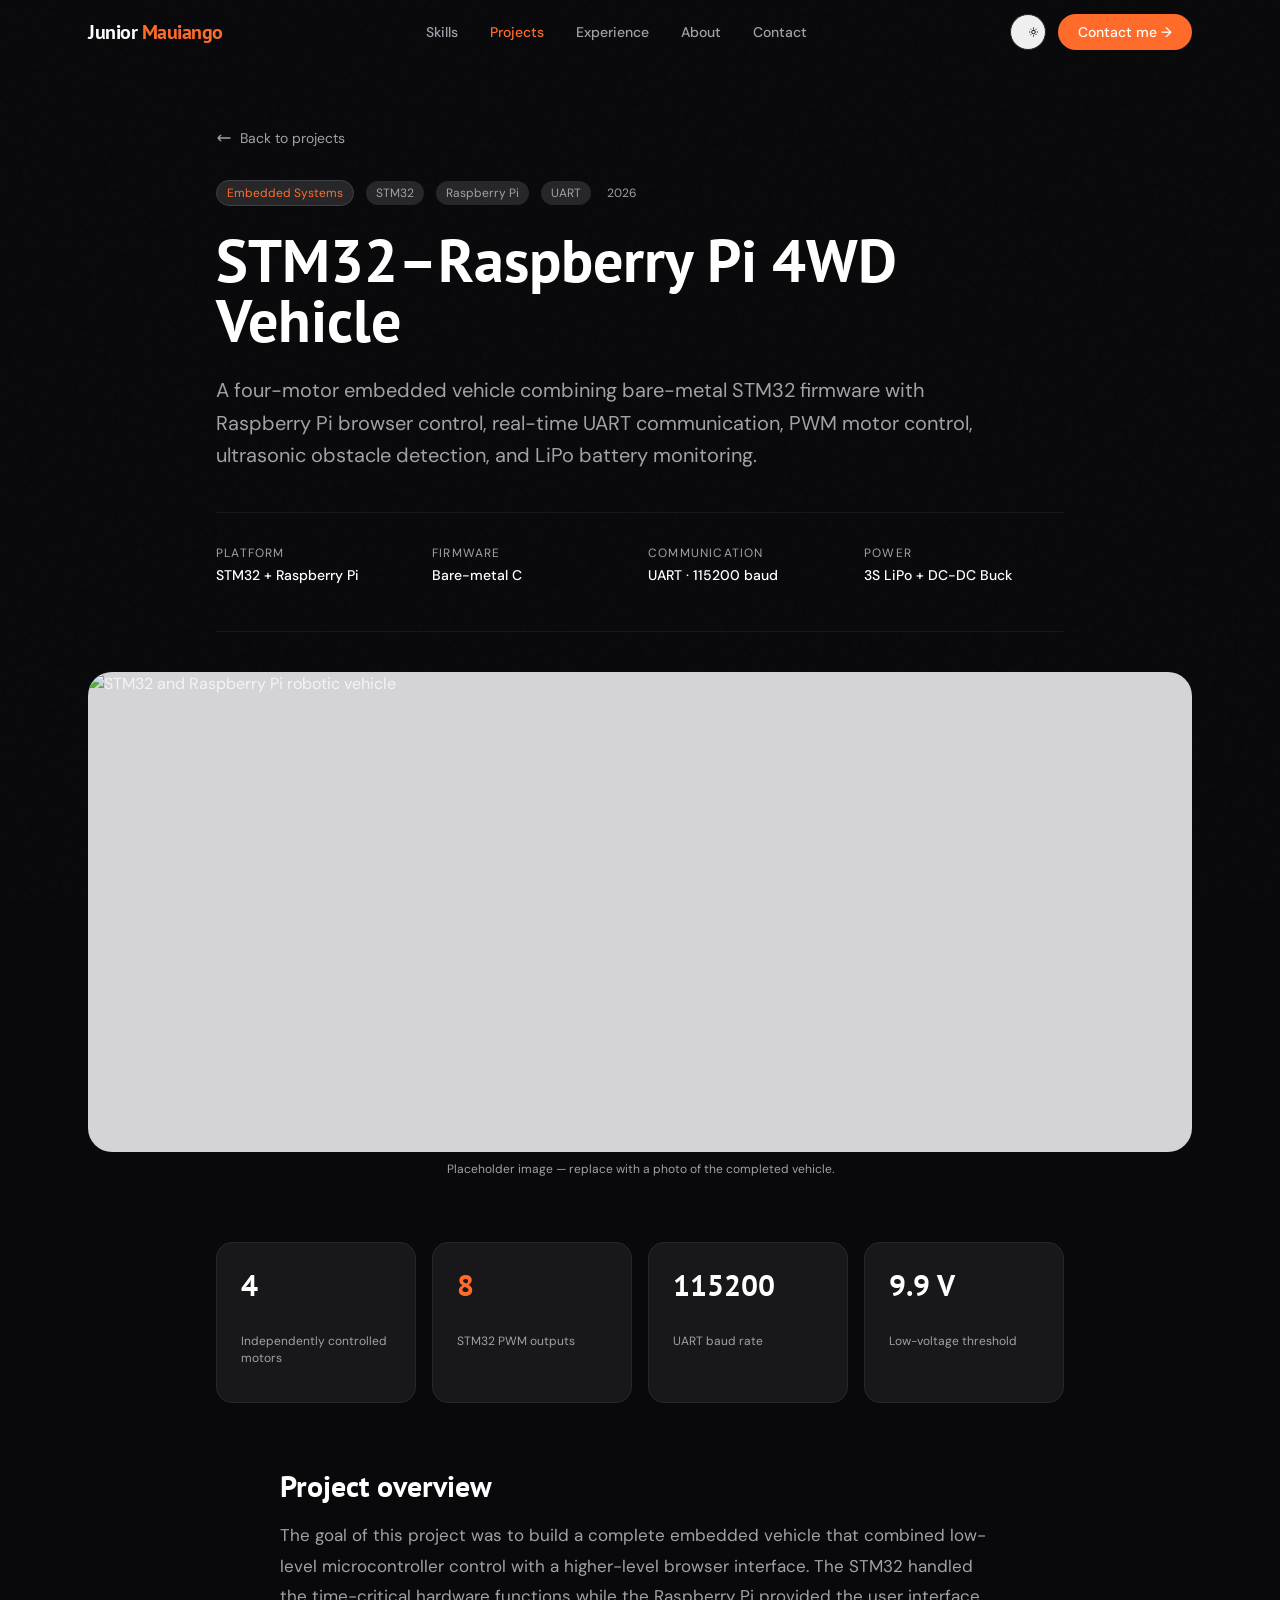
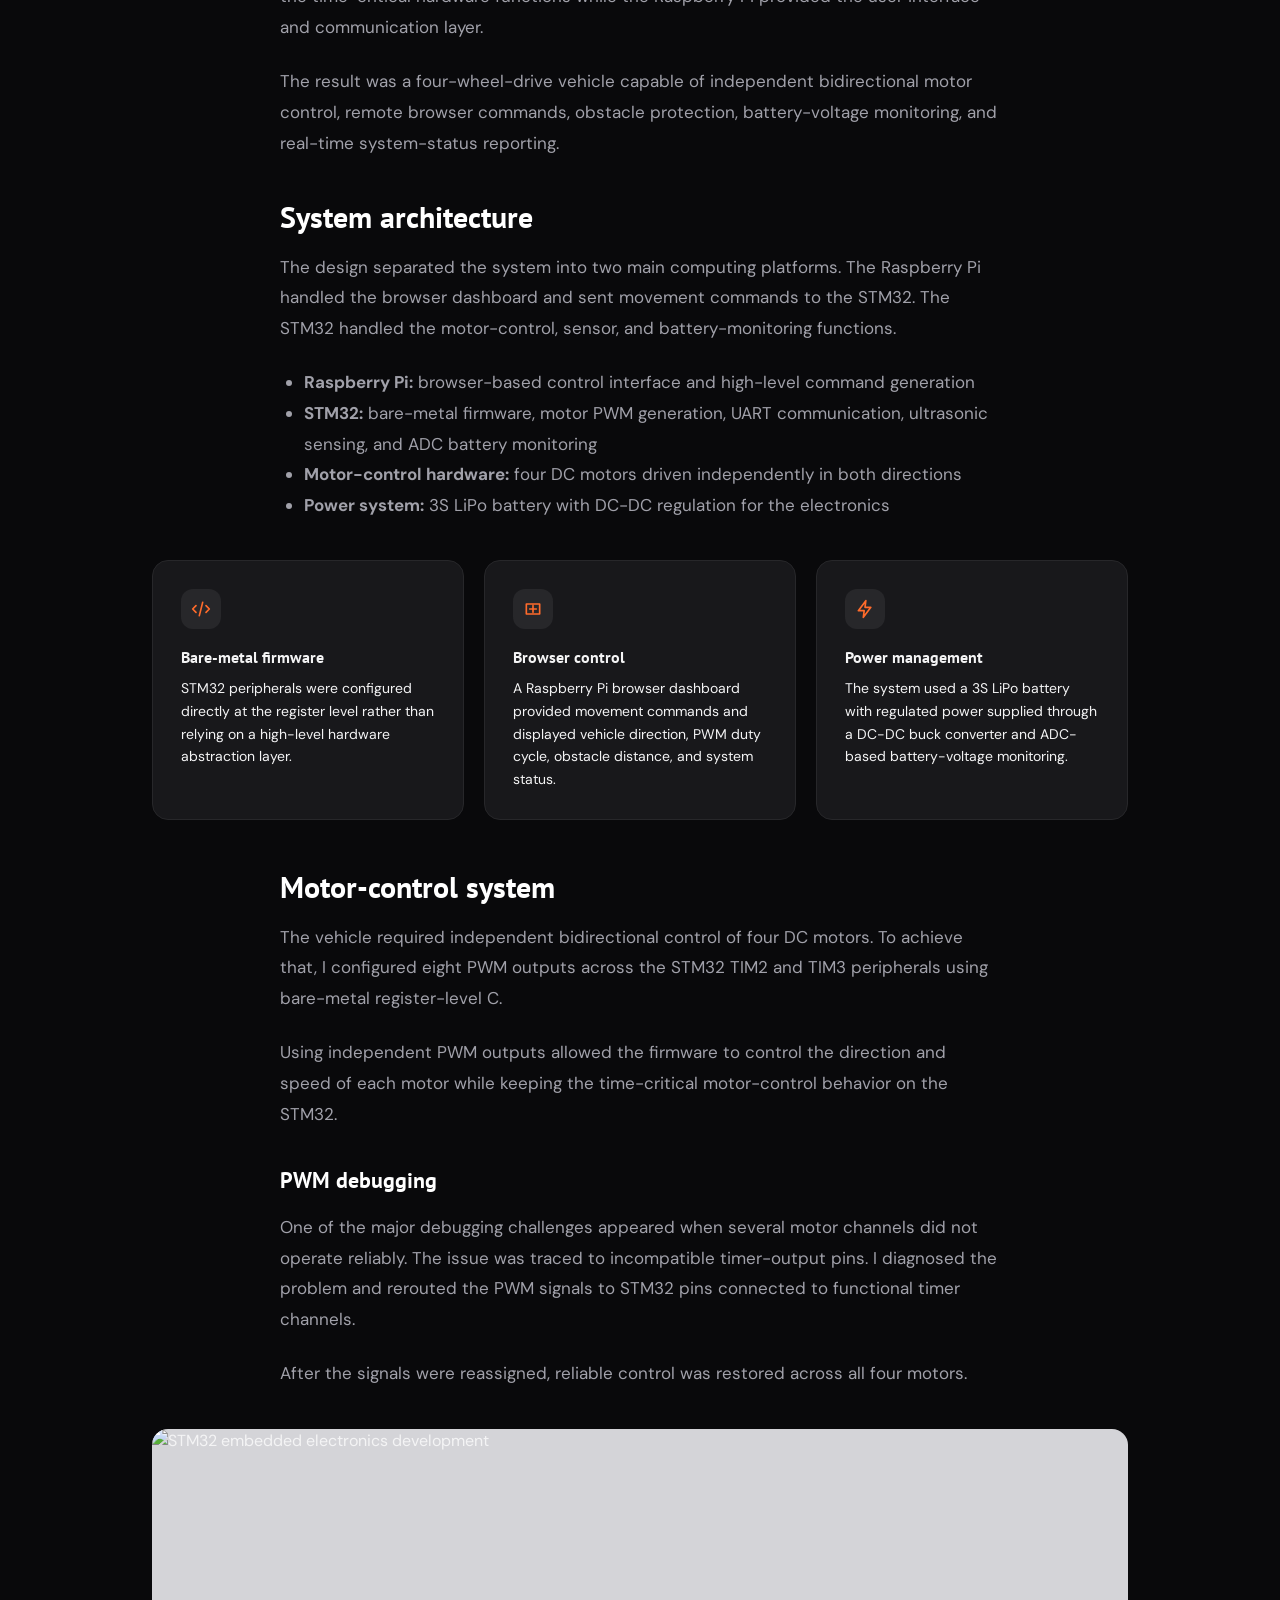
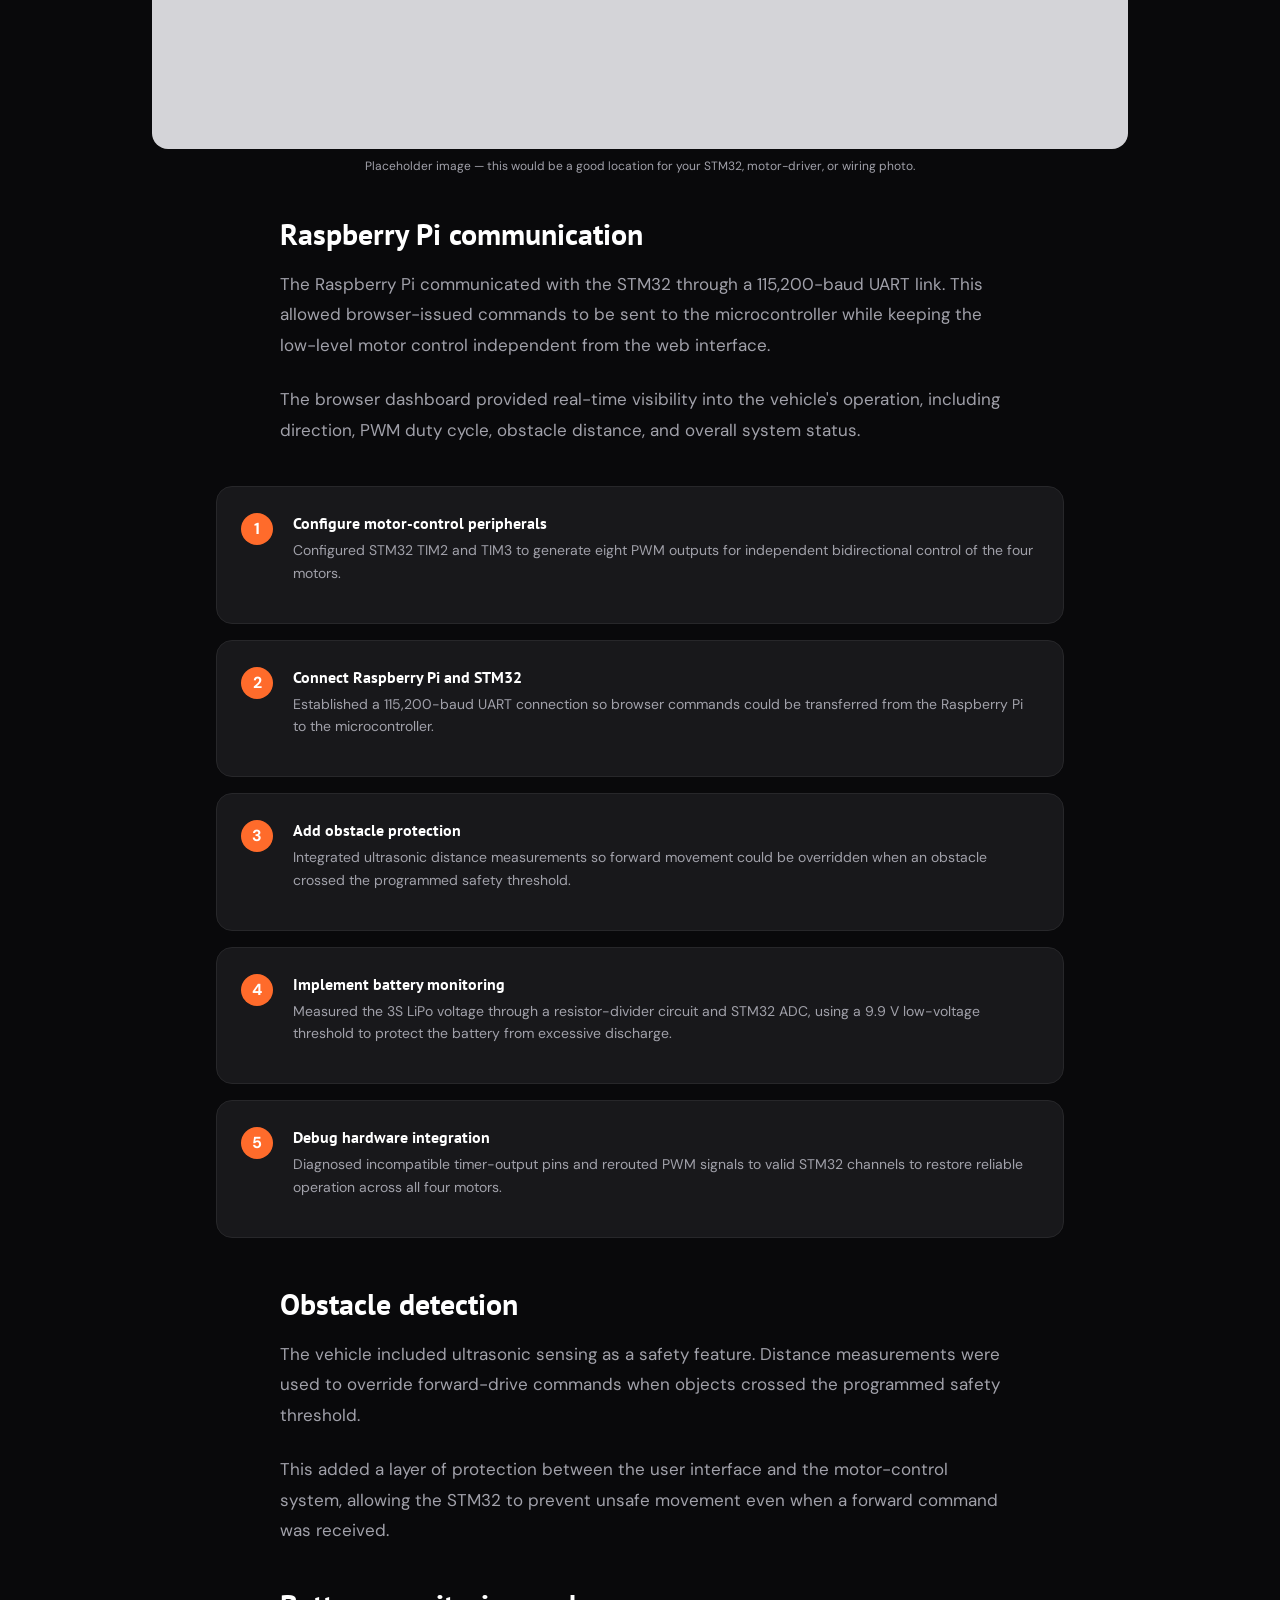
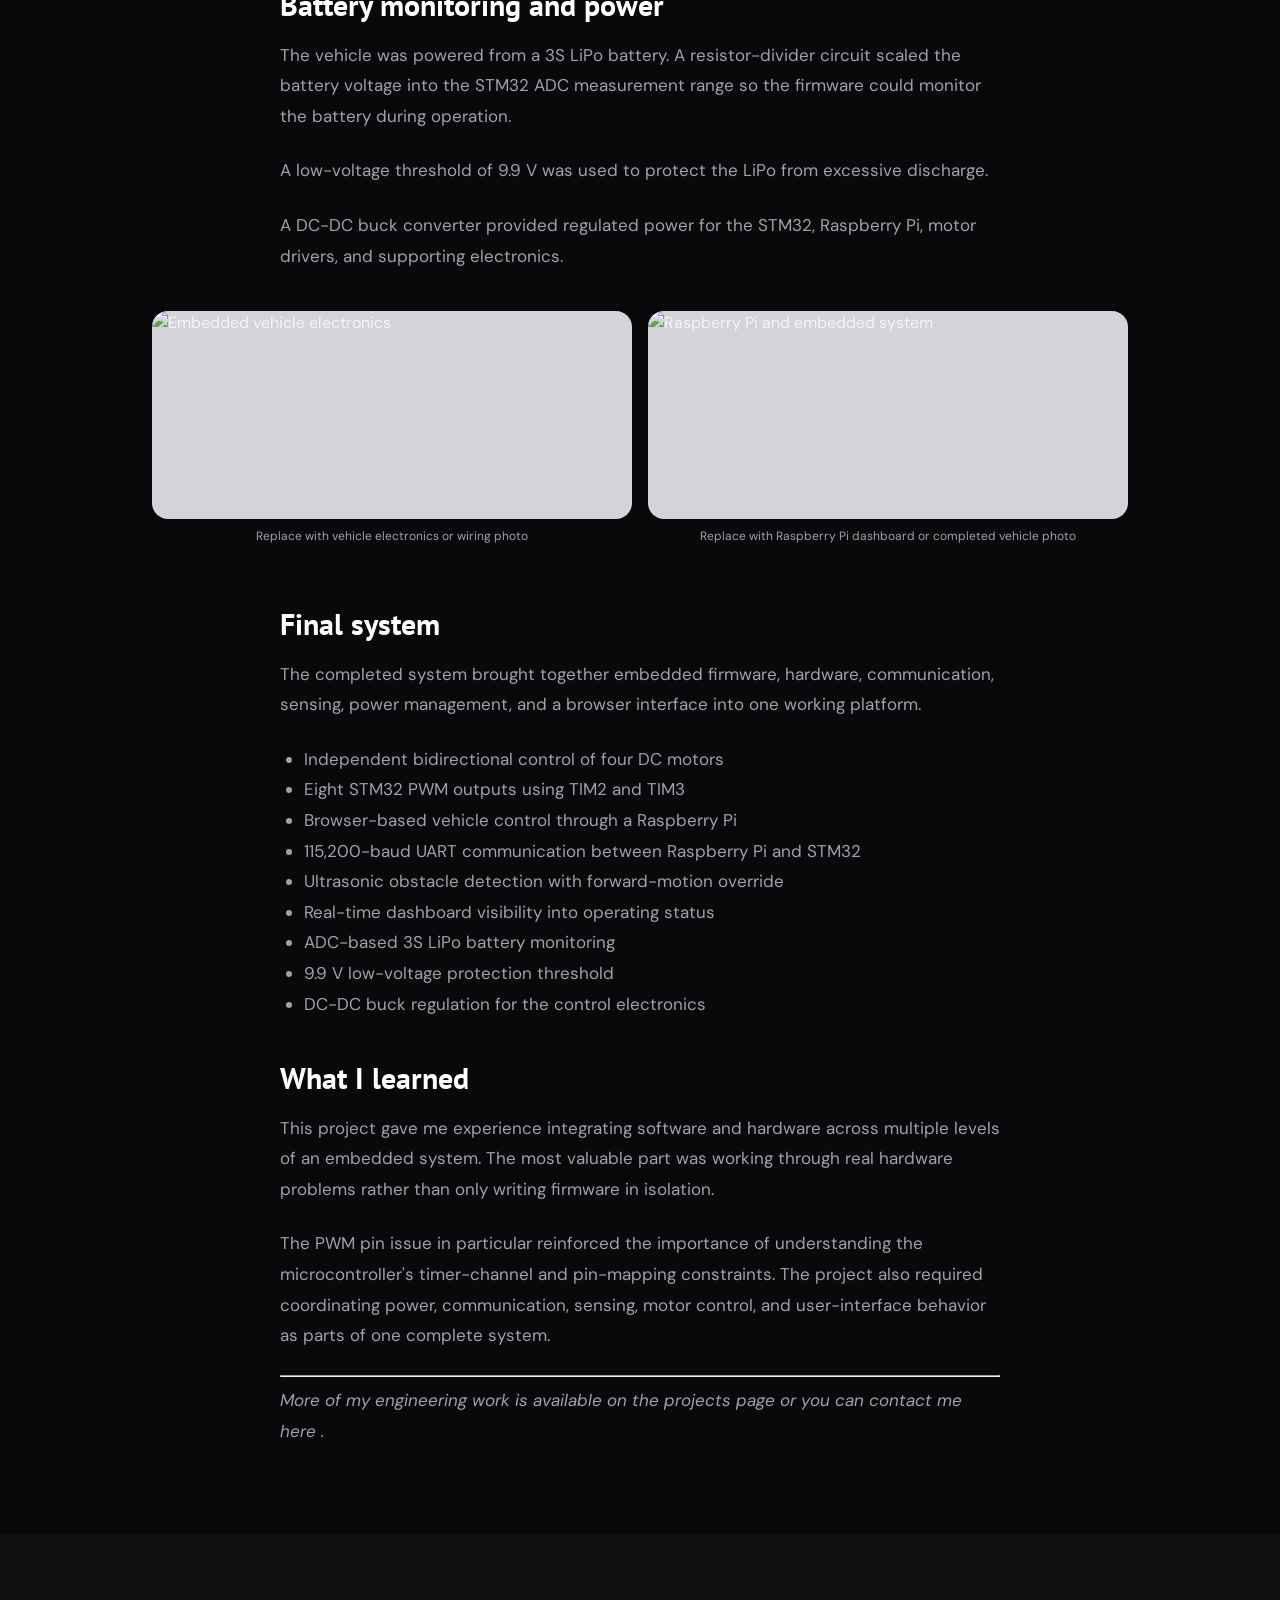
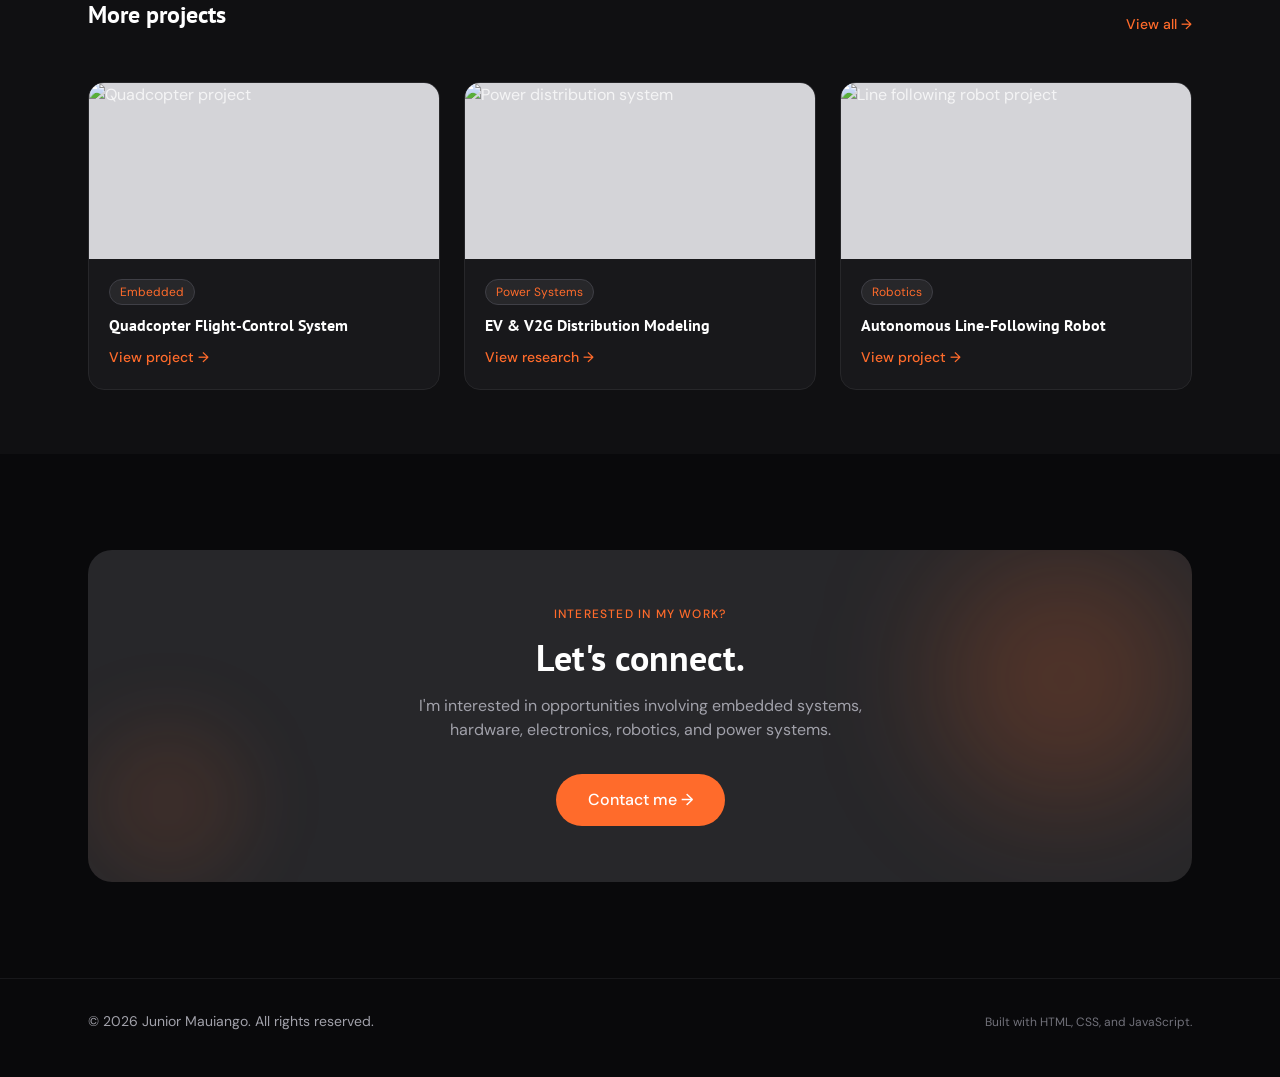
==== car-project.html @ 82cc6c95 "website updates" ====
<!DOCTYPE html>

<html class="scroll-smooth dark" lang="en">

<head>

<meta charset="utf-8"/>

<meta content="width=device-width, initial-scale=1.0" name="viewport"/>

<meta
  content="Case study of Junior Mauiango's STM32–Raspberry Pi 4WD vehicle featuring bare-metal STM32 firmware, UART communication, PWM motor control, ultrasonic sensing, battery monitoring, and Raspberry Pi browser control."
  name="description"
/>

<meta content="Junior Mauiango" name="author"/>

<meta
  content="STM32–Raspberry Pi 4WD Vehicle — Engineering Case Study"
  property="og:title"
/>

<meta content="article" property="og:type"/>

<title>STM32–Raspberry Pi 4WD Vehicle — Junior Mauiango</title>


<link href="https://fonts.googleapis.com" rel="preconnect"/>

<link
  crossorigin=""
  href="https://fonts.gstatic.com"
  rel="preconnect"
/>

<link
  href="https://fonts.googleapis.com/css2?family=PT+Sans:ital,wght@0,400;0,700;1,400&family=DM+Sans:ital,opsz,wght@0,9..40,300;0,9..40,400;0,9..40,500&display=swap"
  rel="stylesheet"
/>

<link href="style.css" rel="stylesheet"/>


<script>

try {

  const savedTheme = localStorage.getItem("theme");

  if (savedTheme !== "light") {
    document.documentElement.classList.add("dark");
  } else {
    document.documentElement.classList.remove("dark");
  }

} catch (error) {

  document.documentElement.classList.add("dark");

}

</script>

</head>


<body class="bg-white dark:bg-zinc-950 text-zinc-900 dark:text-zinc-100 font-body antialiased">


<div
  aria-label="Reading progress"
  aria-valuemax="100"
  aria-valuemin="0"
  class="progress-bar"
  role="progressbar"
></div>


<!-- ═══════════════════════════════════════
     NAVIGATION
═══════════════════════════════════════ -->

<header class="fixed top-0.5 left-0 right-0 z-50 transition-all duration-300">


<nav
  aria-label="Main navigation"
  class="max-w-6xl mx-auto px-6 h-16 flex items-center justify-between"
>


<a
  class="font-display font-bold text-xl tracking-tight z-10"
  href="index.html"
>

<span class="text-zinc-900 dark:text-white">
Junior
</span>

<span class="text-accent">
Mauiango
</span>

</a>


<ul
  class="hidden md:flex items-center gap-8 text-sm font-medium"
  role="list"
>


<li>

<a
  class="nav-link text-zinc-600 dark:text-zinc-400 hover:text-zinc-900 dark:hover:text-white transition-colors"
  href="index.html#skills"
>
Skills
</a>

</li>


<li>

<a
  class="nav-link text-accent font-medium"
  href="projects.html"
>
Projects
</a>

</li>


<li>

<a
  class="nav-link text-zinc-600 dark:text-zinc-400 hover:text-zinc-900 dark:hover:text-white transition-colors"
  href="index.html#experience"
>
Experience
</a>

</li>


<li>

<a
  class="nav-link text-zinc-600 dark:text-zinc-400 hover:text-zinc-900 dark:hover:text-white transition-colors"
  href="index.html#about"
>
About
</a>

</li>


<li>

<a
  class="nav-link text-zinc-600 dark:text-zinc-400 hover:text-zinc-900 dark:hover:text-white transition-colors"
  href="index.html#contact"
>
Contact
</a>

</li>

</ul>


<div class="flex items-center gap-3">


<button
  aria-label="Toggle color theme"
  class="w-9 h-9 flex items-center justify-center rounded-full border border-zinc-200 dark:border-zinc-800 hover:bg-zinc-100 dark:hover:bg-zinc-800 transition-colors"
>


<svg
  aria-hidden="true"
  class="w-4 h-4"
  fill="none"
  stroke="currentColor"
  viewBox="0 0 24 24"
>

<path
  d="M21 12.79A9 9 0 1111.21 3 7 7 0 0021 12.79z"
  stroke-linecap="round"
  stroke-linejoin="round"
  stroke-width="2"
></path>

</svg>


<svg
  aria-hidden="true"
  class="w-4 h-4"
  fill="none"
  stroke="currentColor"
  viewBox="0 0 24 24"
>

<path
  d="M12 3v1m0 16v1m9-9h-1M4 12H3m15.364-6.364l-.707.707M6.343 17.657l-.707.707M17.657 17.657l-.707-.707M6.343 6.343l-.707-.707M12 8a4 4 0 100 8 4 4 0 000-8z"
  stroke-linecap="round"
  stroke-linejoin="round"
  stroke-width="2"
></path>

</svg>

</button>


<a
  class="hidden md:inline-flex items-center gap-2 btn-primary bg-accent text-white text-sm font-medium px-5 py-2 rounded-full hover:bg-accent-light transition-colors"
  href="index.html#contact"
>
Contact me →
</a>


<button
  aria-label="Toggle menu"
  class="md:hidden w-9 h-9 flex items-center justify-center rounded-full border border-zinc-200 dark:border-zinc-800"
>


<svg
  aria-hidden="true"
  class="w-4 h-4"
  fill="none"
  stroke="currentColor"
  viewBox="0 0 24 24"
>

<path
  d="M4 6h16M4 12h16M4 18h16"
  stroke-linecap="round"
  stroke-linejoin="round"
  stroke-width="2"
></path>

</svg>


<svg
  aria-hidden="true"
  class="w-4 h-4"
  fill="none"
  stroke="currentColor"
  viewBox="0 0 24 24"
>

<path
  d="M6 18L18 6M6 6l12 12"
  stroke-linecap="round"
  stroke-linejoin="round"
  stroke-width="2"
></path>

</svg>


</button>


</div>

</nav>


<!-- MOBILE MENU -->

<div
  class="md:hidden bg-white dark:bg-zinc-950 border-t border-zinc-100 dark:border-zinc-900"
>


<ul
  class="flex flex-col px-6 py-4 gap-4 text-sm font-medium"
  role="list"
>


<li>

<a
  class="block text-zinc-700 dark:text-zinc-300"
  href="index.html#skills"
>
Skills
</a>

</li>


<li>

<a
  class="block text-accent font-medium"
  href="projects.html"
>
Projects
</a>

</li>


<li>

<a
  class="block text-zinc-700 dark:text-zinc-300"
  href="index.html#experience"
>
Experience
</a>

</li>


<li>

<a
  class="block text-zinc-700 dark:text-zinc-300"
  href="index.html#about"
>
About
</a>

</li>


<li>

<a
  class="block text-zinc-700 dark:text-zinc-300"
  href="index.html#contact"
>
Contact
</a>

</li>


</ul>

</div>

</header>


<main>


<article>


<!-- ═══════════════════════════════════════
     CASE STUDY HEADER
═══════════════════════════════════════ -->

<header class="pt-32 pb-10 max-w-4xl mx-auto px-6">


<a
  class="inline-flex items-center gap-2 text-sm text-zinc-500 dark:text-zinc-400 hover:text-accent transition-colors mb-8"
  href="projects.html"
>


<svg
  aria-hidden="true"
  class="w-4 h-4"
  fill="none"
  stroke="currentColor"
  viewBox="0 0 24 24"
>

<path
  d="M7 16l-4-4m0 0l4-4m-4 4h18"
  stroke-linecap="round"
  stroke-linejoin="round"
  stroke-width="2"
></path>

</svg>


Back to projects

</a>


<div class="flex flex-wrap items-center gap-3 mb-6">


<span
  class="text-xs bg-orange-50 dark:bg-zinc-800 text-accent border border-orange-200 dark:border-zinc-700 px-2.5 py-1 rounded-full"
>
Embedded Systems
</span>


<span
  class="text-xs bg-zinc-100 dark:bg-zinc-800 text-zinc-600 dark:text-zinc-400 px-2.5 py-1 rounded-full"
>
STM32
</span>


<span
  class="text-xs bg-zinc-100 dark:bg-zinc-800 text-zinc-600 dark:text-zinc-400 px-2.5 py-1 rounded-full"
>
Raspberry Pi
</span>


<span
  class="text-xs bg-zinc-100 dark:bg-zinc-800 text-zinc-600 dark:text-zinc-400 px-2.5 py-1 rounded-full"
>
UART
</span>


<span class="text-xs text-zinc-400 ml-1">
2026
</span>


</div>


<h1
  class="reveal font-display font-bold text-4xl md:text-5xl lg:text-6xl text-zinc-900 dark:text-white leading-tight mb-6"
>
STM32–Raspberry Pi 4WD Vehicle
</h1>


<p
  class="reveal d1 text-xl text-zinc-500 dark:text-zinc-400 leading-relaxed mb-10 max-w-3xl"
>
A four-motor embedded vehicle combining bare-metal STM32 firmware
with Raspberry Pi browser control, real-time UART communication,
PWM motor control, ultrasonic obstacle detection, and LiPo battery
monitoring.
</p>


<div
  class="reveal d2 grid grid-cols-2 md:grid-cols-4 gap-4 py-8 border-t border-b border-zinc-100 dark:border-zinc-900"
>


<div>

<p class="text-xs text-zinc-400 uppercase tracking-widest mb-1">
Platform
</p>

<p
  class="font-medium text-zinc-900 dark:text-white text-sm"
>
STM32 + Raspberry Pi
</p>

</div>


<div>

<p class="text-xs text-zinc-400 uppercase tracking-widest mb-1">
Firmware
</p>

<p
  class="font-medium text-zinc-900 dark:text-white text-sm"
>
Bare-metal C
</p>

</div>


<div>

<p class="text-xs text-zinc-400 uppercase tracking-widest mb-1">
Communication
</p>

<p
  class="font-medium text-zinc-900 dark:text-white text-sm"
>
UART · 115200 baud
</p>

</div>


<div>

<p class="text-xs text-zinc-400 uppercase tracking-widest mb-1">
Power
</p>

<p
  class="font-medium text-zinc-900 dark:text-white text-sm"
>
3S LiPo + DC-DC Buck
</p>

</div>


</div>

</header>


<!-- ═══════════════════════════════════════
     HERO IMAGE
═══════════════════════════════════════ -->

<div class="max-w-6xl mx-auto px-6 mb-16">


<div
  class="reveal photo-frame w-full h-72 md:h-[480px] rounded-3xl"
>


<img
  alt="STM32 and Raspberry Pi robotic vehicle"
  loading="eager"
  src="https://images.unsplash.com/photo-1485827404703-89b55fcc595e?w=1400&q=80"
/>


</div>


<p class="img-caption">
Placeholder image — replace with a photo of the completed vehicle.
</p>


</div>


<!-- ═══════════════════════════════════════
     SYSTEM HIGHLIGHTS
═══════════════════════════════════════ -->

<div class="max-w-4xl mx-auto px-6 mb-16">


<div class="reveal grid grid-cols-2 md:grid-cols-4 gap-4">


<div
  class="stat-card bg-zinc-50 dark:bg-zinc-900 rounded-2xl p-5 pl-6"
>

<p
  class="font-display font-bold text-3xl text-zinc-900 dark:text-white"
>
4
</p>

<p
  class="text-xs text-zinc-500 dark:text-zinc-400 mt-1 leading-snug"
>
Independently controlled motors
</p>

</div>


<div
  class="stat-card bg-zinc-50 dark:bg-zinc-900 rounded-2xl p-5 pl-6"
>

<p
  class="font-display font-bold text-3xl text-accent"
>
8
</p>

<p
  class="text-xs text-zinc-500 dark:text-zinc-400 mt-1 leading-snug"
>
STM32 PWM outputs
</p>

</div>


<div
  class="stat-card bg-zinc-50 dark:bg-zinc-900 rounded-2xl p-5 pl-6"
>

<p
  class="font-display font-bold text-3xl text-zinc-900 dark:text-white"
>
115200
</p>

<p
  class="text-xs text-zinc-500 dark:text-zinc-400 mt-1 leading-snug"
>
UART baud rate
</p>

</div>


<div
  class="stat-card bg-zinc-50 dark:bg-zinc-900 rounded-2xl p-5 pl-6"
>

<p
  class="font-display font-bold text-3xl text-zinc-900 dark:text-white"
>
9.9 V
</p>

<p
  class="text-xs text-zinc-500 dark:text-zinc-400 mt-1 leading-snug"
>
Low-voltage threshold
</p>

</div>


</div>

</div>


<!-- ═══════════════════════════════════════
     PROJECT BODY
═══════════════════════════════════════ -->

<div class="max-w-3xl mx-auto px-6 pb-4 prose-cs">


<h2>
Project overview
</h2>


<p>
The goal of this project was to build a complete embedded vehicle
that combined low-level microcontroller control with a higher-level
browser interface. The STM32 handled the time-critical hardware
functions while the Raspberry Pi provided the user interface and
communication layer.
</p>


<p>
The result was a four-wheel-drive vehicle capable of independent
bidirectional motor control, remote browser commands, obstacle
protection, battery-voltage monitoring, and real-time system-status
reporting.
</p>


<h2>
System architecture
</h2>


<p>
The design separated the system into two main computing platforms.
The Raspberry Pi handled the browser dashboard and sent movement
commands to the STM32. The STM32 handled the motor-control,
sensor, and battery-monitoring functions.
</p>


<ul>

<li>
<strong>Raspberry Pi:</strong>
browser-based control interface and high-level command generation
</li>

<li>
<strong>STM32:</strong>
bare-metal firmware, motor PWM generation, UART communication,
ultrasonic sensing, and ADC battery monitoring
</li>

<li>
<strong>Motor-control hardware:</strong>
four DC motors driven independently in both directions
</li>

<li>
<strong>Power system:</strong>
3S LiPo battery with DC-DC regulation for the electronics
</li>

</ul>


</div>


<!-- SYSTEM ARCHITECTURE CARDS -->

<div class="max-w-5xl mx-auto px-6 mb-12">


<div class="reveal grid md:grid-cols-3 gap-5">


<div
  class="bg-zinc-50 dark:bg-zinc-900 rounded-2xl p-7 border border-zinc-100 dark:border-zinc-800"
>


<div
  class="w-10 h-10 bg-orange-50 dark:bg-zinc-800 rounded-xl flex items-center justify-center mb-4"
>

<svg
  aria-hidden="true"
  class="w-5 h-5 text-accent"
  fill="none"
  stroke="currentColor"
  viewBox="0 0 24 24"
>

<path
  d="M10 20l4-16m4 4l4 4-4 4M6 16l-4-4 4-4"
  stroke-linecap="round"
  stroke-linejoin="round"
  stroke-width="2"
></path>

</svg>

</div>


<h3
  class="font-display font-bold text-zinc-900 dark:text-white mb-2"
  style="font-size:1rem;margin:0 0 .5rem;color:inherit;"
>
Bare-metal firmware
</h3>


<p
  class="text-sm text-zinc-500 dark:text-zinc-400 leading-relaxed"
  style="margin:0;color:inherit;"
>
STM32 peripherals were configured directly at the register level
rather than relying on a high-level hardware abstraction layer.
</p>


</div>


<div
  class="bg-zinc-50 dark:bg-zinc-900 rounded-2xl p-7 border border-zinc-100 dark:border-zinc-800"
>


<div
  class="w-10 h-10 bg-orange-50 dark:bg-zinc-800 rounded-xl flex items-center justify-center mb-4"
>

<svg
  aria-hidden="true"
  class="w-5 h-5 text-accent"
  fill="none"
  stroke="currentColor"
  viewBox="0 0 24 24"
>

<path
  d="M8 12h8m-4-4v8M4 6h16v12H4z"
  stroke-linecap="round"
  stroke-linejoin="round"
  stroke-width="2"
></path>

</svg>

</div>


<h3
  class="font-display font-bold text-zinc-900 dark:text-white mb-2"
  style="font-size:1rem;margin:0 0 .5rem;color:inherit;"
>
Browser control
</h3>


<p
  class="text-sm text-zinc-500 dark:text-zinc-400 leading-relaxed"
  style="margin:0;color:inherit;"
>
A Raspberry Pi browser dashboard provided movement commands and
displayed vehicle direction, PWM duty cycle, obstacle distance,
and system status.
</p>


</div>


<div
  class="bg-zinc-50 dark:bg-zinc-900 rounded-2xl p-7 border border-zinc-100 dark:border-zinc-800"
>


<div
  class="w-10 h-10 bg-orange-50 dark:bg-zinc-800 rounded-xl flex items-center justify-center mb-4"
>

<svg
  aria-hidden="true"
  class="w-5 h-5 text-accent"
  fill="none"
  stroke="currentColor"
  viewBox="0 0 24 24"
>

<path
  d="M13 2L4 14h7l-1 8 9-12h-7l1-8z"
  stroke-linecap="round"
  stroke-linejoin="round"
  stroke-width="2"
></path>

</svg>

</div>


<h3
  class="font-display font-bold text-zinc-900 dark:text-white mb-2"
  style="font-size:1rem;margin:0 0 .5rem;color:inherit;"
>
Power management
</h3>


<p
  class="text-sm text-zinc-500 dark:text-zinc-400 leading-relaxed"
  style="margin:0;color:inherit;"
>
The system used a 3S LiPo battery with regulated power supplied
through a DC-DC buck converter and ADC-based battery-voltage
monitoring.
</p>


</div>


</div>

</div>


<!-- MOTOR CONTROL -->

<div class="max-w-3xl mx-auto px-6 pb-4 prose-cs">


<h2>
Motor-control system
</h2>


<p>
The vehicle required independent bidirectional control of four DC
motors. To achieve that, I configured eight PWM outputs across the
STM32 TIM2 and TIM3 peripherals using bare-metal register-level C.
</p>


<p>
Using independent PWM outputs allowed the firmware to control the
direction and speed of each motor while keeping the time-critical
motor-control behavior on the STM32.
</p>


<h3>
PWM debugging
</h3>


<p>
One of the major debugging challenges appeared when several motor
channels did not operate reliably. The issue was traced to
incompatible timer-output pins. I diagnosed the problem and rerouted
the PWM signals to STM32 pins connected to functional timer channels.
</p>


<p>
After the signals were reassigned, reliable control was restored
across all four motors.
</p>


</div>


<!-- DEBUG IMAGE -->

<div class="max-w-5xl mx-auto px-6 mb-4">


<div
  class="reveal photo-frame w-full h-56 md:h-80 rounded-2xl"
>

<img
  alt="STM32 embedded electronics development"
  loading="lazy"
  src="https://images.unsplash.com/photo-1518770660439-4636190af475?w=1200&q=80"
/>

</div>


<p class="img-caption">
Placeholder image — this would be a good location for your STM32,
motor-driver, or wiring photo.
</p>


</div>


<!-- UART + BROWSER -->

<div class="max-w-3xl mx-auto px-6 pb-4 prose-cs">


<h2>
Raspberry Pi communication
</h2>


<p>
The Raspberry Pi communicated with the STM32 through a
115,200-baud UART link. This allowed browser-issued commands to be
sent to the microcontroller while keeping the low-level motor
control independent from the web interface.
</p>


<p>
The browser dashboard provided real-time visibility into the
vehicle's operation, including direction, PWM duty cycle,
obstacle distance, and overall system status.
</p>


</div>


<!-- PROCESS -->

<div class="max-w-4xl mx-auto px-6 mb-12">


<div class="reveal space-y-4">


<div
  class="flex gap-5 bg-zinc-50 dark:bg-zinc-900 rounded-2xl p-6 border border-zinc-100 dark:border-zinc-800"
>

<div class="step-badge shrink-0 mt-0.5">
1
</div>

<div>

<p
  class="font-display font-bold text-zinc-900 dark:text-white mb-1"
>
Configure motor-control peripherals
</p>

<p
  class="text-sm text-zinc-500 dark:text-zinc-400 leading-relaxed"
>
Configured STM32 TIM2 and TIM3 to generate eight PWM outputs for
independent bidirectional control of the four motors.
</p>

</div>

</div>


<div
  class="flex gap-5 bg-zinc-50 dark:bg-zinc-900 rounded-2xl p-6 border border-zinc-100 dark:border-zinc-800"
>

<div class="step-badge shrink-0 mt-0.5">
2
</div>

<div>

<p
  class="font-display font-bold text-zinc-900 dark:text-white mb-1"
>
Connect Raspberry Pi and STM32
</p>

<p
  class="text-sm text-zinc-500 dark:text-zinc-400 leading-relaxed"
>
Established a 115,200-baud UART connection so browser commands
could be transferred from the Raspberry Pi to the microcontroller.
</p>

</div>

</div>


<div
  class="flex gap-5 bg-zinc-50 dark:bg-zinc-900 rounded-2xl p-6 border border-zinc-100 dark:border-zinc-800"
>

<div class="step-badge shrink-0 mt-0.5">
3
</div>

<div>

<p
  class="font-display font-bold text-zinc-900 dark:text-white mb-1"
>
Add obstacle protection
</p>

<p
  class="text-sm text-zinc-500 dark:text-zinc-400 leading-relaxed"
>
Integrated ultrasonic distance measurements so forward movement
could be overridden when an obstacle crossed the programmed
safety threshold.
</p>

</div>

</div>


<div
  class="flex gap-5 bg-zinc-50 dark:bg-zinc-900 rounded-2xl p-6 border border-zinc-100 dark:border-zinc-800"
>

<div class="step-badge shrink-0 mt-0.5">
4
</div>

<div>

<p
  class="font-display font-bold text-zinc-900 dark:text-white mb-1"
>
Implement battery monitoring
</p>

<p
  class="text-sm text-zinc-500 dark:text-zinc-400 leading-relaxed"
>
Measured the 3S LiPo voltage through a resistor-divider circuit
and STM32 ADC, using a 9.9 V low-voltage threshold to protect the
battery from excessive discharge.
</p>

</div>

</div>


<div
  class="flex gap-5 bg-zinc-50 dark:bg-zinc-900 rounded-2xl p-6 border border-zinc-100 dark:border-zinc-800"
>

<div class="step-badge shrink-0 mt-0.5">
5
</div>

<div>

<p
  class="font-display font-bold text-zinc-900 dark:text-white mb-1"
>
Debug hardware integration
</p>

<p
  class="text-sm text-zinc-500 dark:text-zinc-400 leading-relaxed"
>
Diagnosed incompatible timer-output pins and rerouted PWM signals
to valid STM32 channels to restore reliable operation across all
four motors.
</p>

</div>

</div>


</div>

</div>


<!-- SAFETY -->

<div class="max-w-3xl mx-auto px-6 pb-4 prose-cs">


<h2>
Obstacle detection
</h2>


<p>
The vehicle included ultrasonic sensing as a safety feature.
Distance measurements were used to override forward-drive commands
when objects crossed the programmed safety threshold.
</p>


<p>
This added a layer of protection between the user interface and the
motor-control system, allowing the STM32 to prevent unsafe movement
even when a forward command was received.
</p>


<h2>
Battery monitoring and power
</h2>


<p>
The vehicle was powered from a 3S LiPo battery. A resistor-divider
circuit scaled the battery voltage into the STM32 ADC measurement
range so the firmware could monitor the battery during operation.
</p>


<p>
A low-voltage threshold of 9.9 V was used to protect the LiPo from
excessive discharge.
</p>


<p>
A DC-DC buck converter provided regulated power for the STM32,
Raspberry Pi, motor drivers, and supporting electronics.
</p>


</div>


<!-- IMAGE PLACEHOLDERS -->

<div class="max-w-5xl mx-auto px-6 mb-12">


<div class="reveal grid md:grid-cols-2 gap-4">


<div>


<div class="photo-frame w-full h-52 rounded-2xl">

<img
  alt="Embedded vehicle electronics"
  loading="lazy"
  src="https://images.unsplash.com/photo-1553406830-ef2513450d76?w=700&q=80"
/>

</div>


<p class="img-caption mt-2">
Replace with vehicle electronics or wiring photo
</p>


</div>


<div>


<div class="photo-frame w-full h-52 rounded-2xl">

<img
  alt="Raspberry Pi and embedded system"
  loading="lazy"
  src="https://images.unsplash.com/photo-1558346490-a72e53ae2d4f?w=700&q=80"
/>

</div>


<p class="img-caption mt-2">
Replace with Raspberry Pi dashboard or completed vehicle photo
</p>


</div>


</div>

</div>


<!-- RESULTS -->

<div class="max-w-3xl mx-auto px-6 pb-16 prose-cs">


<h2>
Final system
</h2>


<p>
The completed system brought together embedded firmware, hardware,
communication, sensing, power management, and a browser interface
into one working platform.
</p>


<ul>

<li>
Independent bidirectional control of four DC motors
</li>

<li>
Eight STM32 PWM outputs using TIM2 and TIM3
</li>

<li>
Browser-based vehicle control through a Raspberry Pi
</li>

<li>
115,200-baud UART communication between Raspberry Pi and STM32
</li>

<li>
Ultrasonic obstacle detection with forward-motion override
</li>

<li>
Real-time dashboard visibility into operating status
</li>

<li>
ADC-based 3S LiPo battery monitoring
</li>

<li>
9.9 V low-voltage protection threshold
</li>

<li>
DC-DC buck regulation for the control electronics
</li>

</ul>


<h2>
What I learned
</h2>


<p>
This project gave me experience integrating software and hardware
across multiple levels of an embedded system. The most valuable
part was working through real hardware problems rather than only
writing firmware in isolation.
</p>


<p>
The PWM pin issue in particular reinforced the importance of
understanding the microcontroller's timer-channel and pin-mapping
constraints. The project also required coordinating power,
communication, sensing, motor control, and user-interface behavior
as parts of one complete system.
</p>


<hr/>


<p>

<em>
More of my engineering work is available on the
<a href="projects.html">
projects page
</a>
or you can
<a href="index.html#contact">
contact me here
</a>.
</em>

</p>


</div>


</article>


<!-- ═══════════════════════════════════════
     MORE PROJECTS
═══════════════════════════════════════ -->

<section
  class="bg-zinc-50 dark:bg-zinc-900/50 py-16"
>


<div class="max-w-6xl mx-auto px-6">


<div class="flex items-center justify-between mb-8">


<h2
  class="font-display font-bold text-2xl text-zinc-900 dark:text-white"
>
More projects
</h2>


<a
  class="text-sm font-medium text-accent nav-link hidden md:block"
  href="projects.html"
>
View all →
</a>


</div>


<div class="grid md:grid-cols-3 gap-6">


<!-- QUADCOPTER -->

<article
  class="reveal card-h group bg-white dark:bg-zinc-900 rounded-2xl overflow-hidden border border-zinc-100 dark:border-zinc-800 hover:border-accent transition-colors"
>


<div class="photo-frame w-full h-44">

<img
  alt="Quadcopter project"
  loading="lazy"
  src="https://images.unsplash.com/photo-1473968512647-3e447244af8f?w=700&q=80"
/>

</div>


<div class="p-5">


<div class="flex gap-2 mb-2">

<span
  class="text-xs bg-orange-50 dark:bg-zinc-800 text-accent border border-orange-200 dark:border-zinc-700 px-2.5 py-1 rounded-full"
>
Embedded
</span>

</div>


<a href="projects.html">

<h3
  class="font-display font-bold text-base text-zinc-900 dark:text-white mb-2 group-hover:text-accent transition-colors"
>
Quadcopter Flight-Control System
</h3>

</a>


<a
  class="text-sm font-medium text-accent nav-link"
  href="projects.html"
>
View project →
</a>


</div>

</article>


<!-- POWER -->

<article
  class="reveal card-h group bg-white dark:bg-zinc-900 rounded-2xl overflow-hidden border border-zinc-100 dark:border-zinc-800 hover:border-accent transition-colors"
>


<div class="photo-frame w-full h-44">

<img
  alt="Power distribution system"
  loading="lazy"
  src="https://images.unsplash.com/photo-1473341304170-971dccb5ac1e?w=700&q=80"
/>

</div>


<div class="p-5">


<div class="flex gap-2 mb-2">

<span
  class="text-xs bg-orange-50 dark:bg-zinc-800 text-accent border border-orange-200 dark:border-zinc-700 px-2.5 py-1 rounded-full"
>
Power Systems
</span>

</div>


<a href="projects.html">

<h3
  class="font-display font-bold text-base text-zinc-900 dark:text-white mb-2 group-hover:text-accent transition-colors"
>
EV &amp; V2G Distribution Modeling
</h3>

</a>


<a
  class="text-sm font-medium text-accent nav-link"
  href="projects.html"
>
View research →
</a>


</div>

</article>


<!-- LINE FOLLOWER -->

<article
  class="reveal card-h group bg-white dark:bg-zinc-900 rounded-2xl overflow-hidden border border-zinc-100 dark:border-zinc-800 hover:border-accent transition-colors"
>


<div class="photo-frame w-full h-44">

<img
  alt="Line following robot project"
  loading="lazy"
  src="https://images.unsplash.com/photo-1535378917042-10a22c95931a?w=700&q=80"
/>

</div>


<div class="p-5">


<div class="flex gap-2 mb-2">

<span
  class="text-xs bg-orange-50 dark:bg-zinc-800 text-accent border border-orange-200 dark:border-zinc-700 px-2.5 py-1 rounded-full"
>
Robotics
</span>

</div>


<a href="projects.html">

<h3
  class="font-display font-bold text-base text-zinc-900 dark:text-white mb-2 group-hover:text-accent transition-colors"
>
Autonomous Line-Following Robot
</h3>

</a>


<a
  class="text-sm font-medium text-accent nav-link"
  href="projects.html"
>
View project →
</a>


</div>

</article>


</div>


<div class="text-center mt-8 md:hidden">

<a
  class="text-sm font-medium text-accent"
  href="projects.html"
>
View all projects →
</a>

</div>


</div>

</section>


<!-- ═══════════════════════════════════════
     CTA
═══════════════════════════════════════ -->

<section class="py-24">


<div class="max-w-6xl mx-auto px-6">


<div
  class="bg-zinc-900 dark:bg-zinc-800 rounded-3xl p-10 md:p-14 text-center relative overflow-hidden"
>


<div
  aria-hidden="true"
  class="absolute top-0 right-0 w-64 h-64 bg-accent/20 rounded-full blur-3xl pointer-events-none"
></div>


<div
  aria-hidden="true"
  class="absolute bottom-0 left-0 w-40 h-40 bg-accent/10 rounded-full blur-2xl pointer-events-none"
></div>


<div class="relative z-10">


<p
  class="text-xs font-medium text-accent tracking-widest uppercase mb-4"
>
Interested in my work?
</p>


<h2
  class="font-display font-bold text-3xl md:text-4xl text-white mb-4"
>
Let's connect.
</h2>


<p
  class="text-zinc-400 max-w-md mx-auto mb-8"
>
I'm interested in opportunities involving embedded systems,
hardware, electronics, robotics, and power systems.
</p>


<a
  class="inline-flex items-center gap-2 btn-primary bg-accent text-white font-medium px-8 py-3.5 rounded-full hover:bg-accent-light transition-colors"
  href="index.html#contact"
>
Contact me →
</a>


</div>

</div>

</div>

</section>


</main>


<!-- ═══════════════════════════════════════
     FOOTER
═══════════════════════════════════════ -->

<footer
  class="border-t border-zinc-100 dark:border-zinc-900"
>


<div
  class="max-w-6xl mx-auto px-6 py-8 flex flex-col sm:flex-row items-center justify-between gap-4"
>


<p class="text-sm text-zinc-400">

© <span id="yr"></span>
Junior Mauiango. All rights reserved.

</p>


<p class="text-xs text-zinc-500">

Built with HTML, CSS, and JavaScript.

</p>


</div>

</footer>


<script defer src="script.js"></script>


</body>

</html>
---- style.css ----
@import url('https://fonts.googleapis.com/css2?family=PT+Sans:ital,wght@0,400;0,700;1,400&family=DM+Sans:ital,opsz,wght@0,9..40,300;0,9..40,400;0,9..40,500&display=swap');

:root {
  --accent: #ff6b2b;
  --accent-light: #ff8f5c;
  --z50: #fafafa;
  --z100: #f4f4f5;
  --z200: #e4e4e7;
  --z300: #d4d4d8;
  --z400: #a1a1aa;
  --z500: #71717a;
  --z600: #52525b;
  --z700: #3f3f46;
  --z800: #27272a;
  --z900: #18181b;
  --z950: #09090b;
}

*,
*::before,
*::after {
  box-sizing: border-box;
}

html {
  scroll-behavior: smooth;
  font-family: 'DM Sans', sans-serif;
}

body {
  margin: 0;
  min-height: 100vh;
  overflow-x: hidden;
  line-height: 1.5;
  background: #fff;
  color: var(--z900);
  transition: background-color .35s ease, color .35s ease;
}

h1,
h2,
h3,
h4,
h5,
h6,
p {
  margin-top: 0;
}

h1,
h2,
h3,
h4,
h5,
h6 {
  font-family: 'PT Sans', sans-serif;
}

a {
  color: inherit;
  text-decoration: none;
}

button,
input,
textarea {
  font: inherit;
}

button {
  cursor: pointer;
}

img,
svg,
video {
  display: block;
}

ul {
  margin: 0;
  padding: 0;
  list-style: none;
}

body::before {
  content: '';
  position: fixed;
  inset: 0;
  pointer-events: none;
  z-index: 0;
  opacity: .35;
  background-image: url("data:image/svg+xml,%3Csvg xmlns='http://www.w3.org/2000/svg' viewBox='0 0 200 200'%3E%3Cfilter id='n'%3E%3CfeTurbulence type='fractalNoise' baseFrequency='.9' numOctaves='4' stitchTiles='stitch'/%3E%3C/filter%3E%3Crect width='100%25' height='100%25' filter='url(%23n)' opacity='.05'/%3E%3C/svg%3E");
}

body > header,
body > main,
body > footer {
  position: relative;
  z-index: 1;
}

::-webkit-scrollbar {
  width: 5px;
}

::-webkit-scrollbar-track {
  background: transparent;
}

::-webkit-scrollbar-thumb {
  background: var(--accent);
  border-radius: 99px;
}


/* =========================================
   LAYOUT
========================================= */

.block{display:block}
.hidden{display:none}
.flex{display:flex}
.inline-flex{display:inline-flex}
.grid{display:grid}
.flex-col{flex-direction:column}
.flex-wrap{flex-wrap:wrap}
.items-center{align-items:center}
.items-start{align-items:flex-start}
.justify-center{justify-content:center}
.justify-between{justify-content:space-between}
.shrink-0{flex-shrink:0}
.self-start{align-self:flex-start}
.ml-auto{margin-left:auto}
.mx-auto{margin-left:auto;margin-right:auto}
.w-full{width:100%}
.h-full{height:100%}
.min-h-screen{min-height:100vh}
.grid-cols-2{grid-template-columns:repeat(2,minmax(0,1fr))}
.order-1{order:1}
.order-2{order:2}
.relative{position:relative}
.absolute{position:absolute}
.fixed{position:fixed}
.inset-x-0{left:0;right:0}
.top-0{top:0}
.right-0{right:0}
.left-0{left:0}
.bottom-0{bottom:0}
.top-1\/4{top:25%}
.bottom-1\/4{bottom:25%}
.-bottom-4{bottom:-1rem}
.-left-4{left:-1rem}
.z-10{z-index:10}
.z-50{z-index:50}
.overflow-hidden{overflow:hidden}
.pointer-events-none{pointer-events:none}
.aspect-square{aspect-ratio:1/1}

.max-w-sm{max-width:24rem}
.max-w-md{max-width:28rem}
.max-w-xl{max-width:36rem}
.max-w-2xl{max-width:42rem}
.max-w-3xl{max-width:48rem}
.max-w-4xl{max-width:56rem}
.max-w-5xl{max-width:64rem}
.max-w-6xl{max-width:72rem}


/* =========================================
   SPACING
========================================= */

.gap-0\.5{gap:.125rem}
.gap-1\.5{gap:.375rem}
.gap-2{gap:.5rem}
.gap-3{gap:.75rem}
.gap-4{gap:1rem}
.gap-5{gap:1.25rem}
.gap-6{gap:1.5rem}
.gap-8{gap:2rem}
.gap-12{gap:3rem}
.gap-16{gap:4rem}

.p-5{padding:1.25rem}
.p-6{padding:1.5rem}
.p-7{padding:1.75rem}
.p-8{padding:2rem}
.p-10{padding:2.5rem}

.px-1{padding-left:.25rem;padding-right:.25rem}
.px-2\.5{padding-left:.625rem;padding-right:.625rem}
.px-3{padding-left:.75rem;padding-right:.75rem}
.px-3\.5{padding-left:.875rem;padding-right:.875rem}
.px-4{padding-left:1rem;padding-right:1rem}
.px-5{padding-left:1.25rem;padding-right:1.25rem}
.px-6{padding-left:1.5rem;padding-right:1.5rem}
.px-7{padding-left:1.75rem;padding-right:1.75rem}
.px-8{padding-left:2rem;padding-right:2rem}

.py-1{padding-top:.25rem;padding-bottom:.25rem}
.py-1\.5{padding-top:.375rem;padding-bottom:.375rem}
.py-2{padding-top:.5rem;padding-bottom:.5rem}
.py-2\.5{padding-top:.625rem;padding-bottom:.625rem}
.py-3{padding-top:.75rem;padding-bottom:.75rem}
.py-3\.5{padding-top:.875rem;padding-bottom:.875rem}
.py-4{padding-top:1rem;padding-bottom:1rem}
.py-5{padding-top:1.25rem;padding-bottom:1.25rem}
.py-6{padding-top:1.5rem;padding-bottom:1.5rem}
.py-8{padding-top:2rem;padding-bottom:2rem}
.py-16{padding-top:4rem;padding-bottom:4rem}
.py-20{padding-top:5rem;padding-bottom:5rem}
.py-24{padding-top:6rem;padding-bottom:6rem}

.pt-2{padding-top:.5rem}
.pt-8{padding-top:2rem}
.pt-16{padding-top:4rem}
.pt-32{padding-top:8rem}
.pt-36{padding-top:9rem}

.pb-4{padding-bottom:1rem}
.pb-10{padding-bottom:2.5rem}
.pb-12{padding-bottom:3rem}
.pb-16{padding-bottom:4rem}
.pb-24{padding-bottom:6rem}

.pl-6{padding-left:1.5rem}

.mb-1{margin-bottom:.25rem}
.mb-1\.5{margin-bottom:.375rem}
.mb-2{margin-bottom:.5rem}
.mb-3{margin-bottom:.75rem}
.mb-4{margin-bottom:1rem}
.mb-5{margin-bottom:1.25rem}
.mb-6{margin-bottom:1.5rem}
.mb-8{margin-bottom:2rem}
.mb-10{margin-bottom:2.5rem}
.mb-12{margin-bottom:3rem}
.mb-14{margin-bottom:3.5rem}
.mb-16{margin-bottom:4rem}

.mt-0\.5{margin-top:.125rem}
.mt-1{margin-top:.25rem}
.mt-2{margin-top:.5rem}
.mt-8{margin-top:2rem}
.mt-14{margin-top:3.5rem}

.ml-1{margin-left:.25rem}

.space-y-4 > * + * {
  margin-top: 1rem;
}


/* =========================================
   SIZING
========================================= */

.w-3\.5{width:.875rem}
.w-4{width:1rem}
.w-5{width:1.25rem}
.w-6{width:1.5rem}
.w-8{width:2rem}
.w-9{width:2.25rem}
.w-10{width:2.5rem}
.w-12{width:3rem}
.w-40{width:10rem}
.w-64{width:16rem}
.w-72{width:18rem}
.w-80{width:20rem}
.w-96{width:24rem}

.h-3\.5{height:.875rem}
.h-4{height:1rem}
.h-5{height:1.25rem}
.h-6{height:1.5rem}
.h-8{height:2rem}
.h-9{height:2.25rem}
.h-10{height:2.5rem}
.h-12{height:3rem}
.h-16{height:4rem}
.h-40{height:10rem}
.h-44{height:11rem}
.h-48{height:12rem}
.h-52{height:13rem}
.h-56{height:14rem}
.h-64{height:16rem}
.h-72{height:18rem}
.h-80{height:20rem}
.h-96{height:24rem}


/* =========================================
   TYPOGRAPHY
========================================= */

.font-body{font-family:'DM Sans',sans-serif}
.font-display{font-family:'PT Sans',sans-serif}
.font-light{font-weight:300}
.font-medium{font-weight:500}
.font-bold{font-weight:700}
.italic{font-style:italic}
.uppercase{text-transform:uppercase}
.text-center{text-align:center}

.text-xs{font-size:.75rem;line-height:1rem}
.text-sm{font-size:.875rem;line-height:1.25rem}
.text-base{font-size:1rem;line-height:1.5rem}
.text-lg{font-size:1.125rem;line-height:1.75rem}
.text-xl{font-size:1.25rem;line-height:1.75rem}
.text-2xl{font-size:1.5rem;line-height:2rem}
.text-3xl{font-size:1.875rem;line-height:2.25rem}
.text-4xl{font-size:2.25rem;line-height:2.5rem}
.text-5xl{font-size:3rem;line-height:1}

.leading-relaxed{line-height:1.625}
.leading-snug{line-height:1.375}
.leading-tight{line-height:1.25}
.leading-\[1\.05\]{line-height:1.05}

.tracking-tight{letter-spacing:-.025em}
.tracking-widest{letter-spacing:.1em}

.antialiased {
  -webkit-font-smoothing: antialiased;
  -moz-osx-font-smoothing: grayscale;
}


/* =========================================
   COLORS
========================================= */

.bg-white{background:#fff}
.bg-transparent{background:transparent}
.bg-zinc-50{background:var(--z50)}
.bg-zinc-100{background:var(--z100)}
.bg-zinc-200{background:var(--z200)}
.bg-zinc-800{background:var(--z800)}
.bg-zinc-900{background:var(--z900)}
.bg-orange-50{background:#fff7ed}
.bg-accent{background:var(--accent)}
.bg-accent\/10{background:rgba(255,107,43,.1)}
.bg-accent\/20{background:rgba(255,107,43,.2)}
.bg-zinc-200\/50{background:rgba(228,228,231,.5)}

.text-white{color:#fff}
.text-accent{color:var(--accent)}
.text-zinc-400{color:var(--z400)}
.text-zinc-500{color:var(--z500)}
.text-zinc-600{color:var(--z600)}
.text-zinc-700{color:var(--z700)}
.text-zinc-900{color:var(--z900)}

.fill-current{fill:currentColor}


/* =========================================
   BORDERS / RADIUS / SHADOW
========================================= */

.border{border-width:1px;border-style:solid}
.border-t{border-top-width:1px;border-top-style:solid}
.border-b{border-bottom-width:1px;border-bottom-style:solid}

.border-zinc-100{border-color:var(--z100)}
.border-zinc-200{border-color:var(--z200)}
.border-zinc-300{border-color:var(--z300)}
.border-zinc-700{border-color:var(--z700)}
.border-zinc-800{border-color:var(--z800)}
.border-orange-200{border-color:#fed7aa}

.rounded-lg{border-radius:.5rem}
.rounded-xl{border-radius:.75rem}
.rounded-2xl{border-radius:1rem}
.rounded-3xl{border-radius:1.5rem}
.rounded-full{border-radius:9999px}

.shadow-sm {
  box-shadow: 0 1px 2px rgba(0,0,0,.05);
}

.shadow-lg {
  box-shadow:
    0 10px 15px -3px rgba(0,0,0,.1),
    0 4px 6px -4px rgba(0,0,0,.1);
}


/* =========================================
   EFFECTS
========================================= */

.blur-2xl{filter:blur(40px)}
.blur-3xl{filter:blur(64px)}

.backdrop-blur-md {
  backdrop-filter: blur(12px);
  -webkit-backdrop-filter: blur(12px);
}

.transition-colors {
  transition:
    color .2s ease,
    background-color .2s ease,
    border-color .2s ease;
}

.transition-all{transition:all .3s ease}
.duration-300{transition-duration:.3s}
.resize-none{resize:none}

.focus\:outline-none:focus{outline:none}
.focus\:border-accent:focus{border-color:var(--accent)}

.placeholder-zinc-600::placeholder {
  color: var(--z600);
}

.hover\:bg-accent-light:hover{background:var(--accent-light)}
.hover\:bg-zinc-50:hover{background:var(--z50)}
.hover\:bg-zinc-100:hover{background:var(--z100)}
.hover\:bg-zinc-700:hover{background:var(--z700)}
.hover\:border-accent:hover{border-color:var(--accent)}
.hover\:text-accent:hover{color:var(--accent)}
.hover\:text-white:hover{color:#fff}
.hover\:text-zinc-900:hover{color:var(--z900)}

.group:hover .group-hover\:text-accent{color:var(--accent)}
.group:hover .group-hover\:bg-accent\/10{background:rgba(255,107,43,.1)}
.group:hover .group-hover\:bg-accent\/20{background:rgba(255,107,43,.2)}


/* =========================================
   REVEAL ANIMATIONS
========================================= */

.reveal {
  opacity: 0;
  transform: translateY(28px);

  transition:
    opacity .72s cubic-bezier(.22,1,.36,1),
    transform .72s cubic-bezier(.22,1,.36,1);

  will-change: opacity, transform;
}

.reveal.in,
.reveal.visible {
  opacity: 1;
  transform: translateY(0);
}

.d1,
.reveal-delay-1 {
  transition-delay: .08s;
}

.d2,
.reveal-delay-2 {
  transition-delay: .16s;
}

.d3,
.reveal-delay-3 {
  transition-delay: .24s;
}

.d4 {
  transition-delay: .32s;
}


/* =========================================
   NAVIGATION LINKS
========================================= */

.nl,
.nav-link {
  position: relative;
}

.nl::after,
.nav-link::after {
  content: '';
  position: absolute;
  bottom: -3px;
  left: 0;
  width: 0;
  height: 1.5px;
  background: currentColor;

  transition:
    width .25s cubic-bezier(.22,1,.36,1);
}

.nl:hover::after,
.nl.on::after,
.nav-link:hover::after {
  width: 100%;
}

.nl.on {
  font-weight: 500;
}


/* =========================================
   BUTTONS
========================================= */

.shimmer,
.btn-primary {
  position: relative;
  overflow: hidden;
  isolation: isolate;

  transition:
    transform .2s ease,
    background-color .2s ease,
    color .2s ease,
    border-color .2s ease;
}

.shimmer::after,
.btn-primary::after {
  content: '';
  position: absolute;
  top: -20%;
  left: -120%;
  width: 65%;
  height: 140%;

  background:
    linear-gradient(
      90deg,
      transparent,
      rgba(255,255,255,.28),
      transparent
    );

  transform: skewX(-20deg);

  transition:
    left .55s cubic-bezier(.22,1,.36,1);

  z-index: -1;
}

.shimmer:hover::after,
.btn-primary:hover::after {
  left: 160%;
}

.shimmer:hover,
.btn-primary:hover {
  transform: translateY(-1px);
}

.shimmer:active,
.btn-primary:active {
  transform: translateY(0) scale(.98);
}


/* =========================================
   IMAGE + CARD MOTION
========================================= */

.pf,
.photo-frame {
  overflow: hidden;
  background: var(--z300);
}

.pf img,
.photo-frame img {
  width: 100%;
  height: 100%;
  object-fit: cover;
  display: block;

  transition:
    transform .65s cubic-bezier(.22,1,.36,1),
    filter .35s ease;
}

.pf:hover img,
.photo-frame:hover img {
  transform: scale(1.035);
}

.card-h,
.card,
.project-card {
  transition:
    transform .32s cubic-bezier(.22,1,.36,1),
    border-color .2s ease,
    box-shadow .32s ease;
}

.card-h:hover,
.card:hover,
.project-card:hover {
  transform: translateY(-6px);
  box-shadow: 0 18px 40px rgba(0,0,0,.08);
}

.stag {
  transition:
    border-color .2s ease,
    transform .2s ease;
}

.stag:hover {
  transform: translateY(-2px);
}


/* =========================================
   HEADER
========================================= */

header {
  transition:
    background-color .3s ease,
    box-shadow .3s ease,
    backdrop-filter .3s ease;
}

header.is-scrolled {
  background: rgba(255,255,255,.88);

  backdrop-filter: blur(14px);
  -webkit-backdrop-filter: blur(14px);

  box-shadow:
    0 1px 0 rgba(24,24,27,.06),
    0 8px 30px rgba(24,24,27,.05);
}


/* =========================================
   DARK MODE TOGGLE
========================================= */

.theme-toggle {
  position: relative;
  overflow: hidden;

  transition:
    transform .25s ease,
    background-color .25s ease,
    border-color .25s ease;
}

.theme-toggle:hover {
  transform: rotate(8deg) scale(1.04);
}

.theme-toggle:active {
  transform: scale(.95);
}

.theme-toggle svg {
  position: absolute;

  transition:
    opacity .25s ease,
    transform .35s cubic-bezier(.22,1,.36,1);
}

.theme-icon-moon {
  opacity: 1;
  transform: rotate(0deg) scale(1);
}

.theme-icon-sun {
  opacity: 0;
  transform: rotate(-90deg) scale(.6);
}

.dark .theme-icon-moon {
  opacity: 0;
  transform: rotate(90deg) scale(.6);
}

.dark .theme-icon-sun {
  opacity: 1;
  transform: rotate(0deg) scale(1);
}


/* =========================================
   MOBILE MENU
========================================= */

.mobile-menu {
  display: block;
  max-height: 0;
  opacity: 0;
  overflow: hidden;
  pointer-events: none;
  transform: translateY(-10px);

  transition:
    max-height .4s cubic-bezier(.22,1,.36,1),
    opacity .25s ease,
    transform .35s cubic-bezier(.22,1,.36,1);
}

.mobile-menu.is-open {
  max-height: 32rem;
  opacity: 1;
  pointer-events: auto;
  transform: translateY(0);
}

.mobile-menu li {
  opacity: 0;
  transform: translateY(-8px);

  transition:
    opacity .25s ease,
    transform .3s ease;
}

.mobile-menu.is-open li {
  opacity: 1;
  transform: translateY(0);
}

.mobile-menu.is-open li:nth-child(1){transition-delay:.04s}
.mobile-menu.is-open li:nth-child(2){transition-delay:.08s}
.mobile-menu.is-open li:nth-child(3){transition-delay:.12s}
.mobile-menu.is-open li:nth-child(4){transition-delay:.16s}
.mobile-menu.is-open li:nth-child(5){transition-delay:.20s}
.mobile-menu.is-open li:nth-child(6){transition-delay:.24s}
.mobile-menu.is-open li:nth-child(7){transition-delay:.28s}

.menu-icon-open,
.menu-icon-close {
  transition:
    opacity .2s ease,
    transform .3s cubic-bezier(.22,1,.36,1);
}

.menu-icon-close {
  opacity: 0;
  transform: rotate(-90deg) scale(.7);
}

.mobile-toggle.is-open .menu-icon-open {
  opacity: 0;
  transform: rotate(90deg) scale(.7);
}

.mobile-toggle.is-open .menu-icon-close {
  opacity: 1;
  transform: rotate(0deg) scale(1);
}


/* =========================================
   SCROLL PROGRESS
========================================= */

.progress-bar {
  position: fixed;
  top: 0;
  left: 0;
  height: 3px;
  background: var(--accent);
  z-index: 100;
  width: 0;

  transition: width .08s linear;
}


/* =========================================
   PROJECT FILTERS
========================================= */

.project-filter {
  background: #fff;
  color: var(--z600);
  border-color: var(--z200);
}

.project-filter:hover {
  border-color: var(--accent);
}

.project-filter.is-active {
  background: var(--accent);
  color: white;
  border-color: var(--accent);
}

.project-item.is-hidden {
  display: none;
}


/* =========================================
   ARTICLE / CASE STUDY TEXT
========================================= */

.prose-article,
.prose-cs {
  font-size: 1.0625rem;
  line-height: 1.8;
  color: var(--z600);
}

.prose-article h2,
.prose-cs h2 {
  font-size: 1.875rem;
  line-height: 1.25;
  color: var(--z900);
  margin: 2.5rem 0 1rem;
}

.prose-article h3,
.prose-cs h3 {
  font-size: 1.35rem;
  color: var(--z900);
  margin: 2rem 0 .75rem;
}

.prose-article p,
.prose-cs p {
  margin-bottom: 1.5rem;
}

.prose-article ul,
.prose-cs ul {
  list-style: disc;
  padding-left: 1.5rem;
  margin-bottom: 1.5rem;
}

.prose-article blockquote,
.prose-cs blockquote {
  border-left: 3px solid var(--accent);
  padding-left: 1.5rem;
  font-style: italic;
  margin: 2rem 0;
}


/* =========================================
   IMAGE CAPTION
========================================= */

.img-caption {
  font-size: .75rem;
  color: var(--z400);
  text-align: center;
  margin-top: .5rem;
}


/* =========================================
   PROJECT PAGE MEDIA

   These classes are used on detailed project
   pages only. They keep project photos and
   videos from becoming excessively large.
========================================= */

.project-media {
  width: 100%;
  max-width: 760px;

  margin-top: 2rem;
  margin-bottom: 2rem;
  margin-left: auto;
  margin-right: auto;
}

.project-media img {
  display: block;

  width: 100%;
  height: auto;

  max-height: 520px;

  object-fit: contain;

  border-radius: 1rem;
}

.project-video {
  width: 100%;
  max-width: 720px;

  margin-top: 2rem;
  margin-bottom: 2rem;
  margin-left: auto;
  margin-right: auto;
}

.project-video video {
  display: block;

  width: 100%;
  height: auto;

  max-height: 520px;

  object-fit: contain;

  border-radius: 1rem;

  background: #000;
}

.project-media .img-caption,
.project-video .img-caption {
  margin-top: .75rem;
}


/* =========================================
   CASE STUDY COMPONENTS
========================================= */

.stat-card {
  border: 1px solid var(--z100);
  border-radius: 1rem;
  padding: 1.5rem;
}

.step-badge {
  display: inline-flex;

  width: 2rem;
  height: 2rem;

  align-items: center;
  justify-content: center;

  border-radius: 9999px;

  background: var(--accent);
  color: #fff;

  font-weight: 700;
}


/* =========================================
   DARK MODE
========================================= */

.dark body {
  background: var(--z950);
  color: var(--z100);
}

.dark .dark\:bg-white{background:#fff}
.dark .dark\:bg-zinc-700{background:var(--z700)}
.dark .dark\:bg-zinc-800{background:var(--z800)}
.dark .dark\:bg-zinc-800\/30{background:rgba(39,39,42,.3)}
.dark .dark\:bg-zinc-900{background:var(--z900)}
.dark .dark\:bg-zinc-900\/40{background:rgba(24,24,27,.4)}
.dark .dark\:bg-zinc-900\/50{background:rgba(24,24,27,.5)}
.dark .dark\:bg-zinc-950{background:var(--z950)}

.dark .dark\:text-white{color:#fff}
.dark .dark\:text-zinc-100{color:var(--z100)}
.dark .dark\:text-zinc-300{color:var(--z300)}
.dark .dark\:text-zinc-400{color:var(--z400)}
.dark .dark\:text-zinc-900{color:var(--z900)}

.dark .dark\:border-zinc-700{border-color:var(--z700)}
.dark .dark\:border-zinc-800{border-color:var(--z800)}
.dark .dark\:border-zinc-900{border-color:var(--z900)}

.dark .dark\:hover\:bg-zinc-200:hover{background:var(--z200)}
.dark .dark\:hover\:bg-zinc-800:hover{background:var(--z800)}
.dark .dark\:hover\:bg-zinc-900:hover{background:var(--z900)}
.dark .dark\:hover\:text-white:hover{color:#fff}

.dark header.is-scrolled {
  background: rgba(9,9,11,.88);

  box-shadow:
    0 1px 0 rgba(255,255,255,.05),
    0 8px 30px rgba(0,0,0,.22);
}

.dark .project-filter {
  background: var(--z900);
  color: var(--z400);
  border-color: var(--z700);
}

.dark .project-filter.is-active {
  background: var(--accent);
  color: #fff;
  border-color: var(--accent);
}

.dark .prose-article,
.dark .prose-cs {
  color: var(--z400);
}

.dark .prose-article h2,
.dark .prose-article h3,
.dark .prose-cs h2,
.dark .prose-cs h3 {
  color: #fff;
}

.dark .stat-card {
  border-color: var(--z800);
}

.dark .card-h:hover,
.dark .card:hover,
.dark .project-card:hover {
  box-shadow: 0 18px 40px rgba(0,0,0,.28);
}


/* =========================================
   RESPONSIVE
========================================= */

@media (min-width: 640px) {

  .sm\:flex-row {
    flex-direction: row;
  }

  .sm\:grid-cols-2 {
    grid-template-columns:
      repeat(2,minmax(0,1fr));
  }

  .sm\:items-end {
    align-items: flex-end;
  }

  .sm\:self-auto {
    align-self: auto;
  }

}


@media (min-width: 768px) {

  .md\:block{display:block}

  .md\:flex{display:flex}

  .md\:hidden{
    display:none !important;
  }

  .md\:inline-flex{
    display:inline-flex;
  }

  .md\:grid-cols-2{
    grid-template-columns:
      repeat(2,minmax(0,1fr));
  }

  .md\:grid-cols-3{
    grid-template-columns:
      repeat(3,minmax(0,1fr));
  }

  .md\:grid-cols-4{
    grid-template-columns:
      repeat(4,minmax(0,1fr));
  }

  .md\:justify-end{
    justify-content:flex-end;
  }

  .md\:order-1{
    order:1;
  }

  .md\:order-2{
    order:2;
  }

  .md\:row-span-2{
    grid-row:span 2/span 2;
  }

  .md\:p-12{
    padding:3rem;
  }

  .md\:p-14{
    padding:3.5rem;
  }

  .md\:p-16{
    padding:4rem;
  }

  .md\:text-xl{
    font-size:1.25rem;
    line-height:1.75rem;
  }

  .md\:text-3xl{
    font-size:1.875rem;
    line-height:2.25rem;
  }

  .md\:text-4xl{
    font-size:2.25rem;
    line-height:2.5rem;
  }

  .md\:text-5xl{
    font-size:3rem;
    line-height:1;
  }

  .md\:text-6xl{
    font-size:3.75rem;
    line-height:1;
  }

  .md\:w-80{
    width:20rem;
  }

  .md\:h-80{
    height:20rem;
  }

  .md\:h-96{
    height:24rem;
  }

  .md\:h-\[480px\]{
    height:480px;
  }

  .md\:h-auto{
    height:auto;
  }

  .mobile-menu.is-open {
    display:none;
  }

}


@media (min-width: 1024px) {

  .lg\:grid-cols-3{
    grid-template-columns:
      repeat(3,minmax(0,1fr));
  }

  .lg\:text-6xl{
    font-size:3.75rem;
    line-height:1;
  }

  .lg\:text-7xl{
    font-size:4.5rem;
    line-height:1;
  }

  .lg\:w-96{
    width:24rem;
  }

  .lg\:h-96{
    height:24rem;
  }

}


/* =========================================
   PROJECT MEDIA ON SMALL SCREENS
========================================= */

@media (max-width: 767px) {

  .project-media,
  .project-video {
    max-width: 100%;
  }

  .project-media img,
  .project-video video {
    max-height: 420px;
  }

}


/* =========================================
   REDUCED MOTION
========================================= */

@media (prefers-reduced-motion: reduce) {

  html {
    scroll-behavior: auto;
  }

  *,
  *::before,
  *::after {
    animation-duration: .01ms !important;
    animation-iteration-count: 1 !important;
    transition-duration: .01ms !important;
    scroll-behavior: auto !important;
  }

  .reveal {
    opacity: 1;
    transform: none;
  }

}
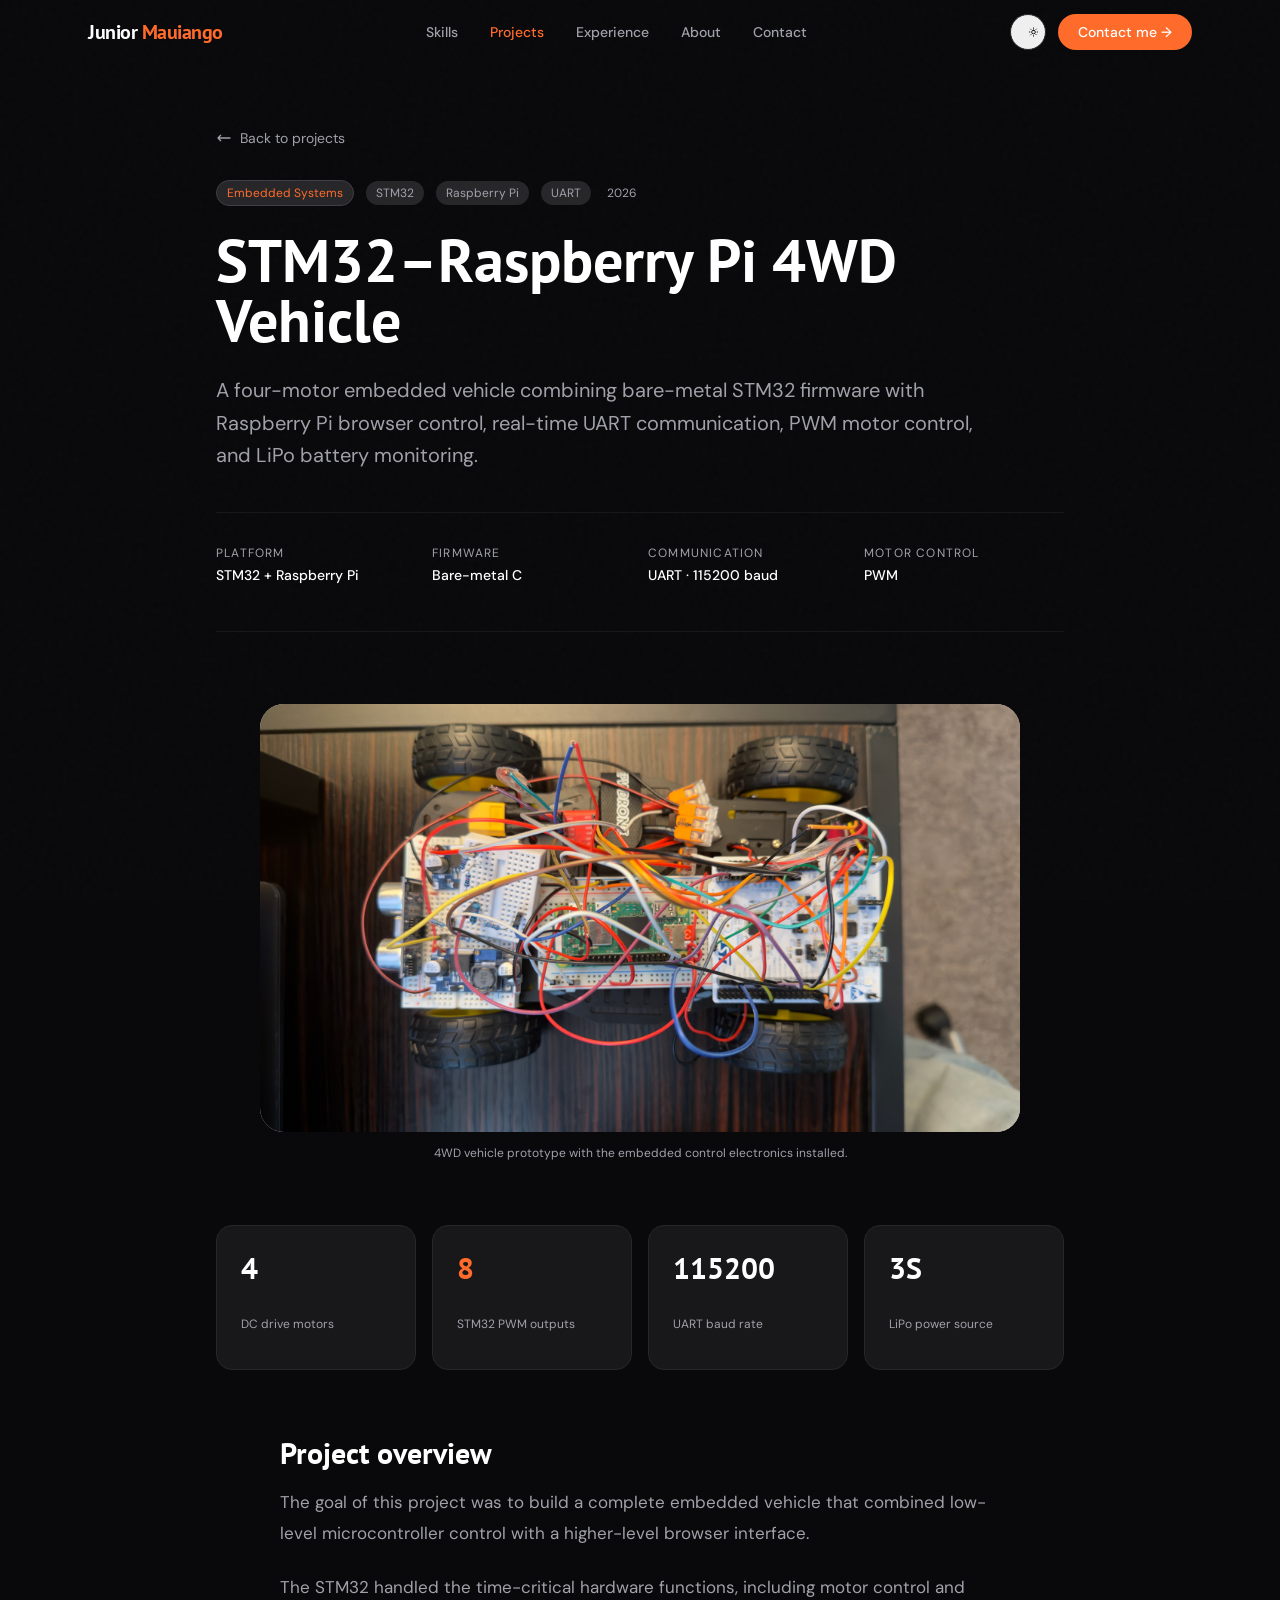
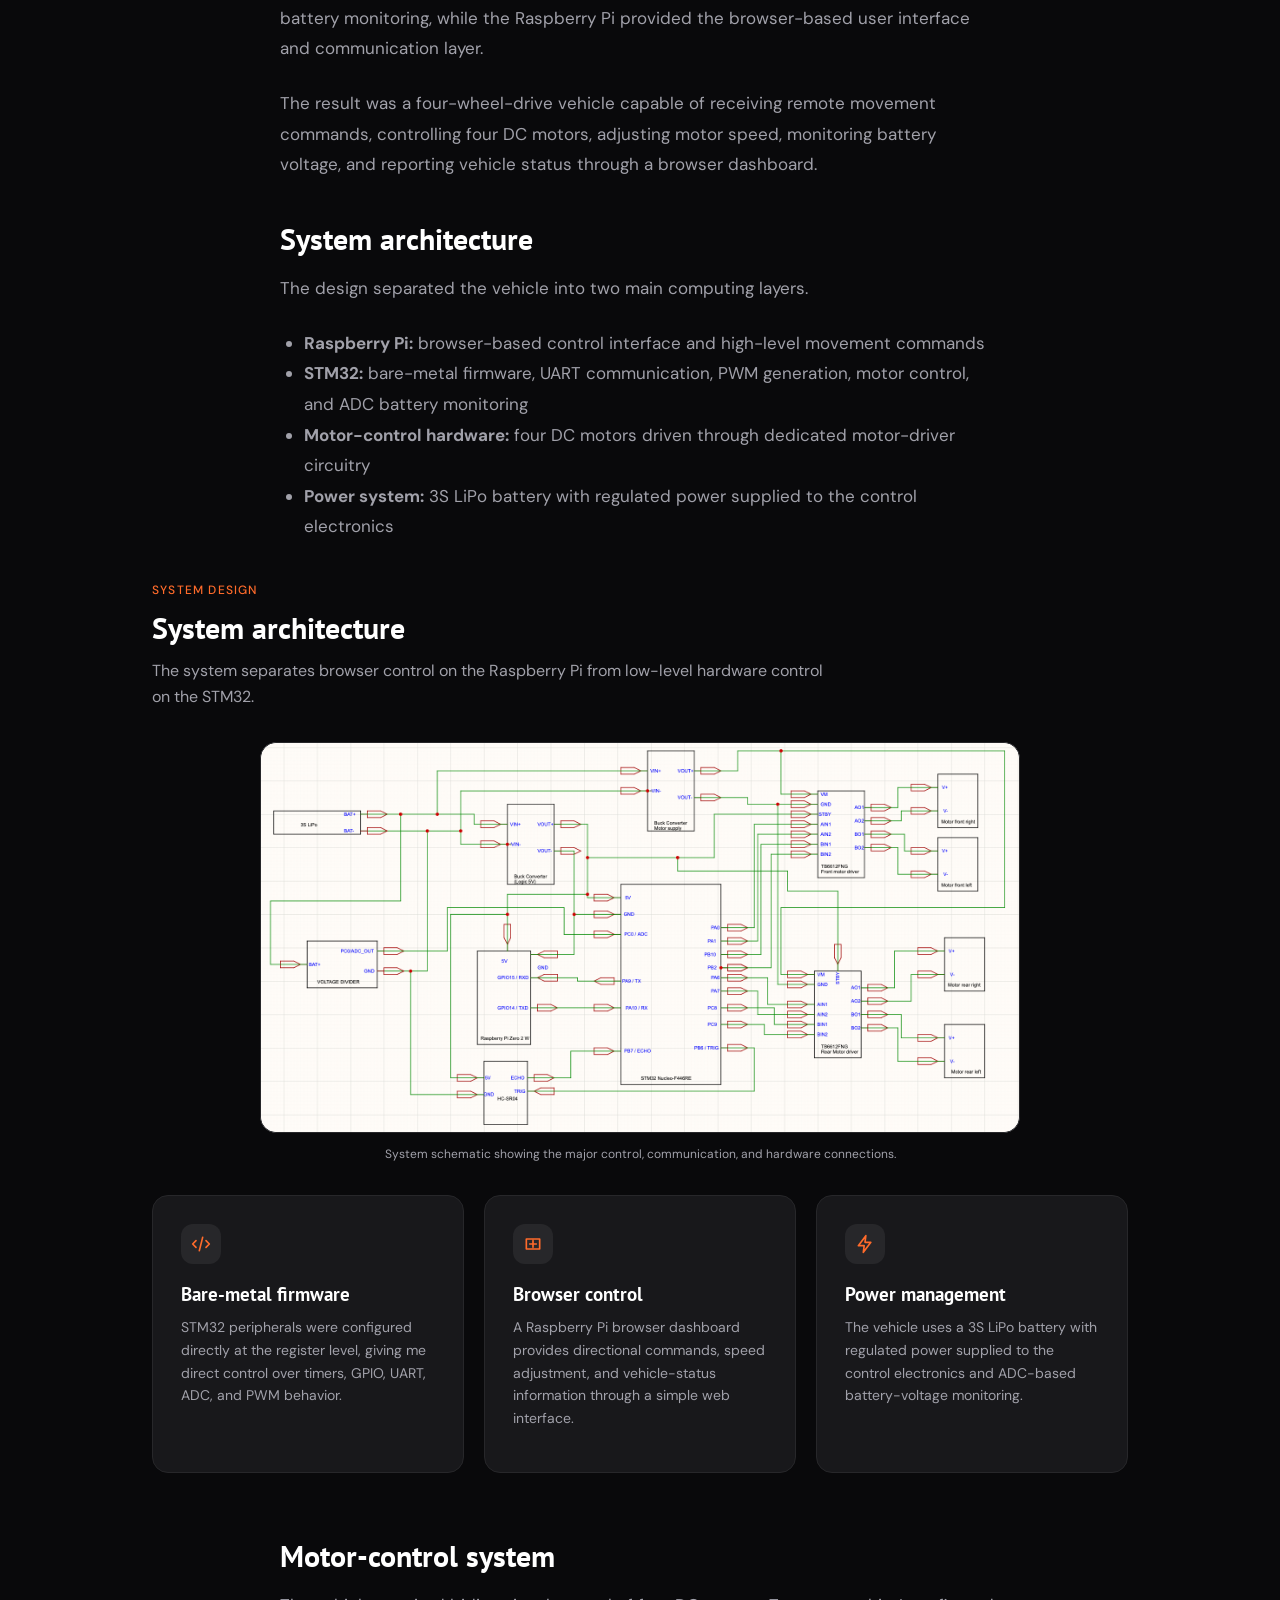
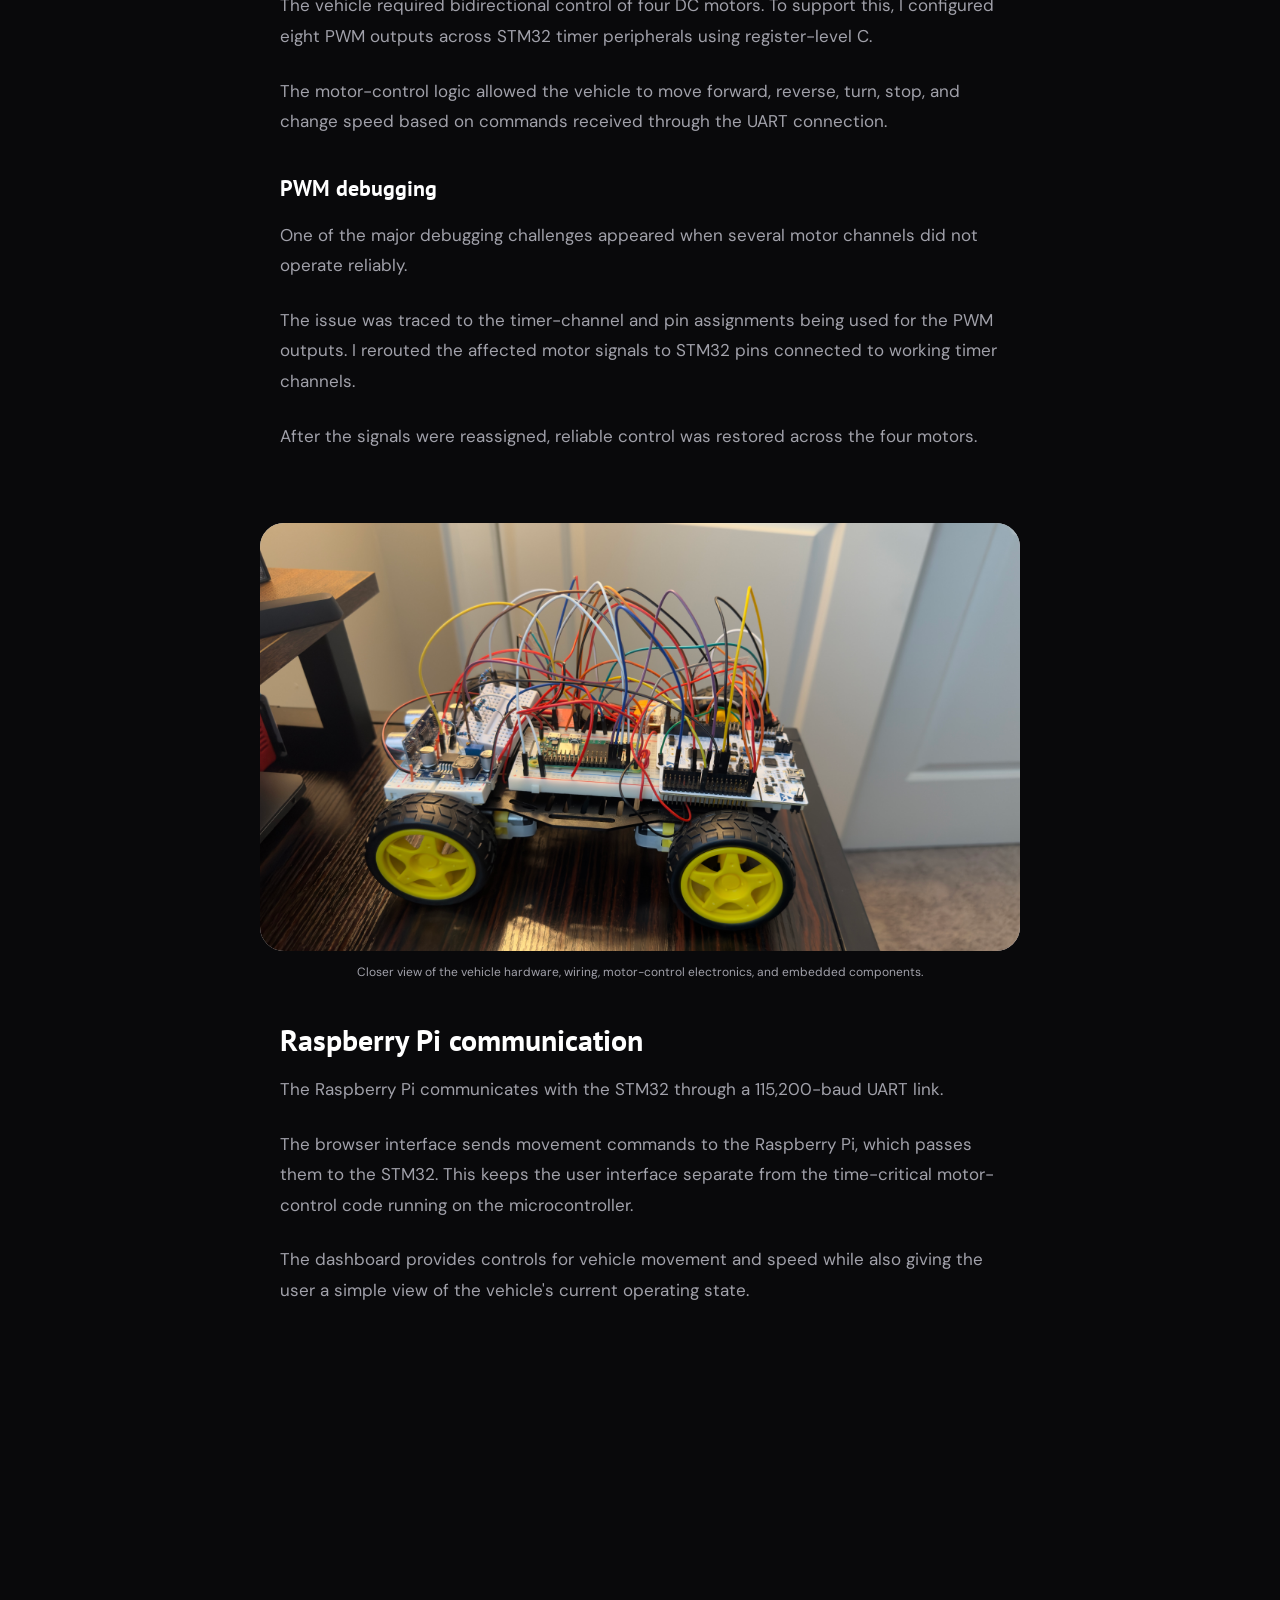
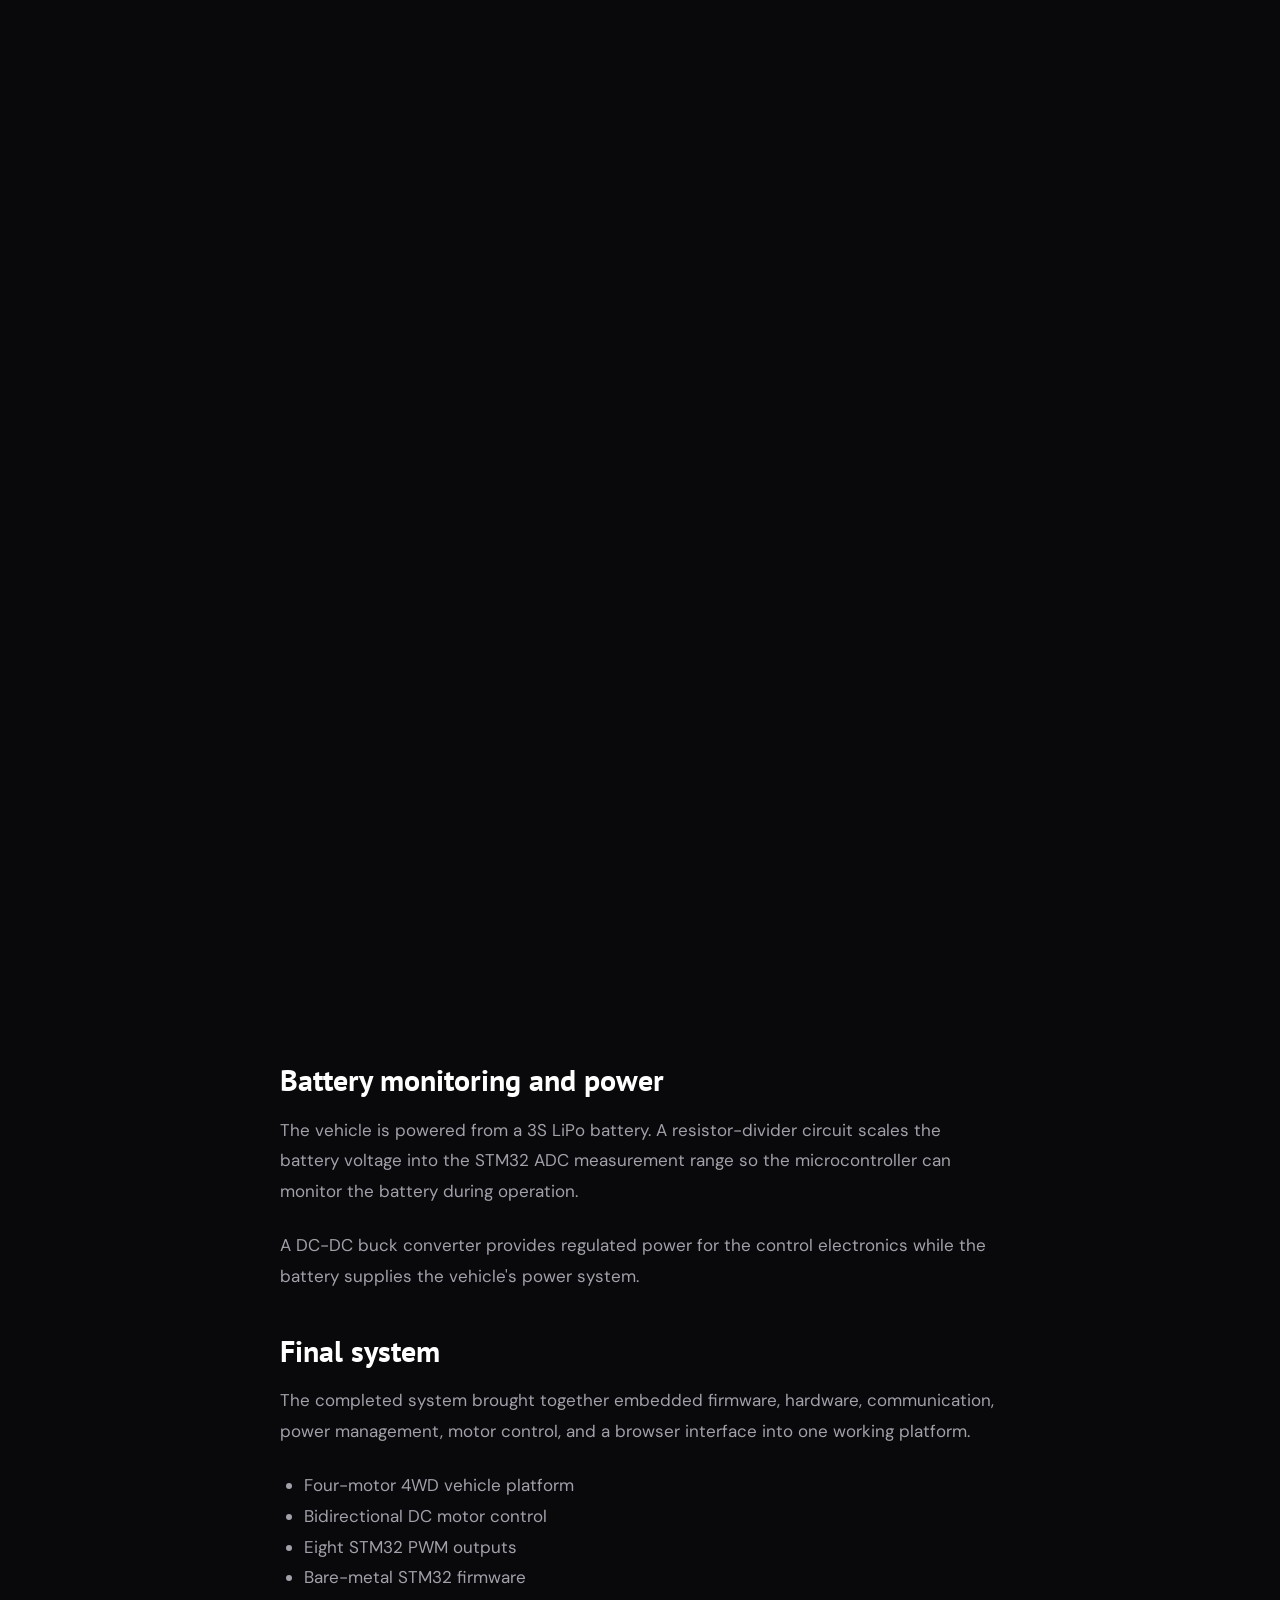
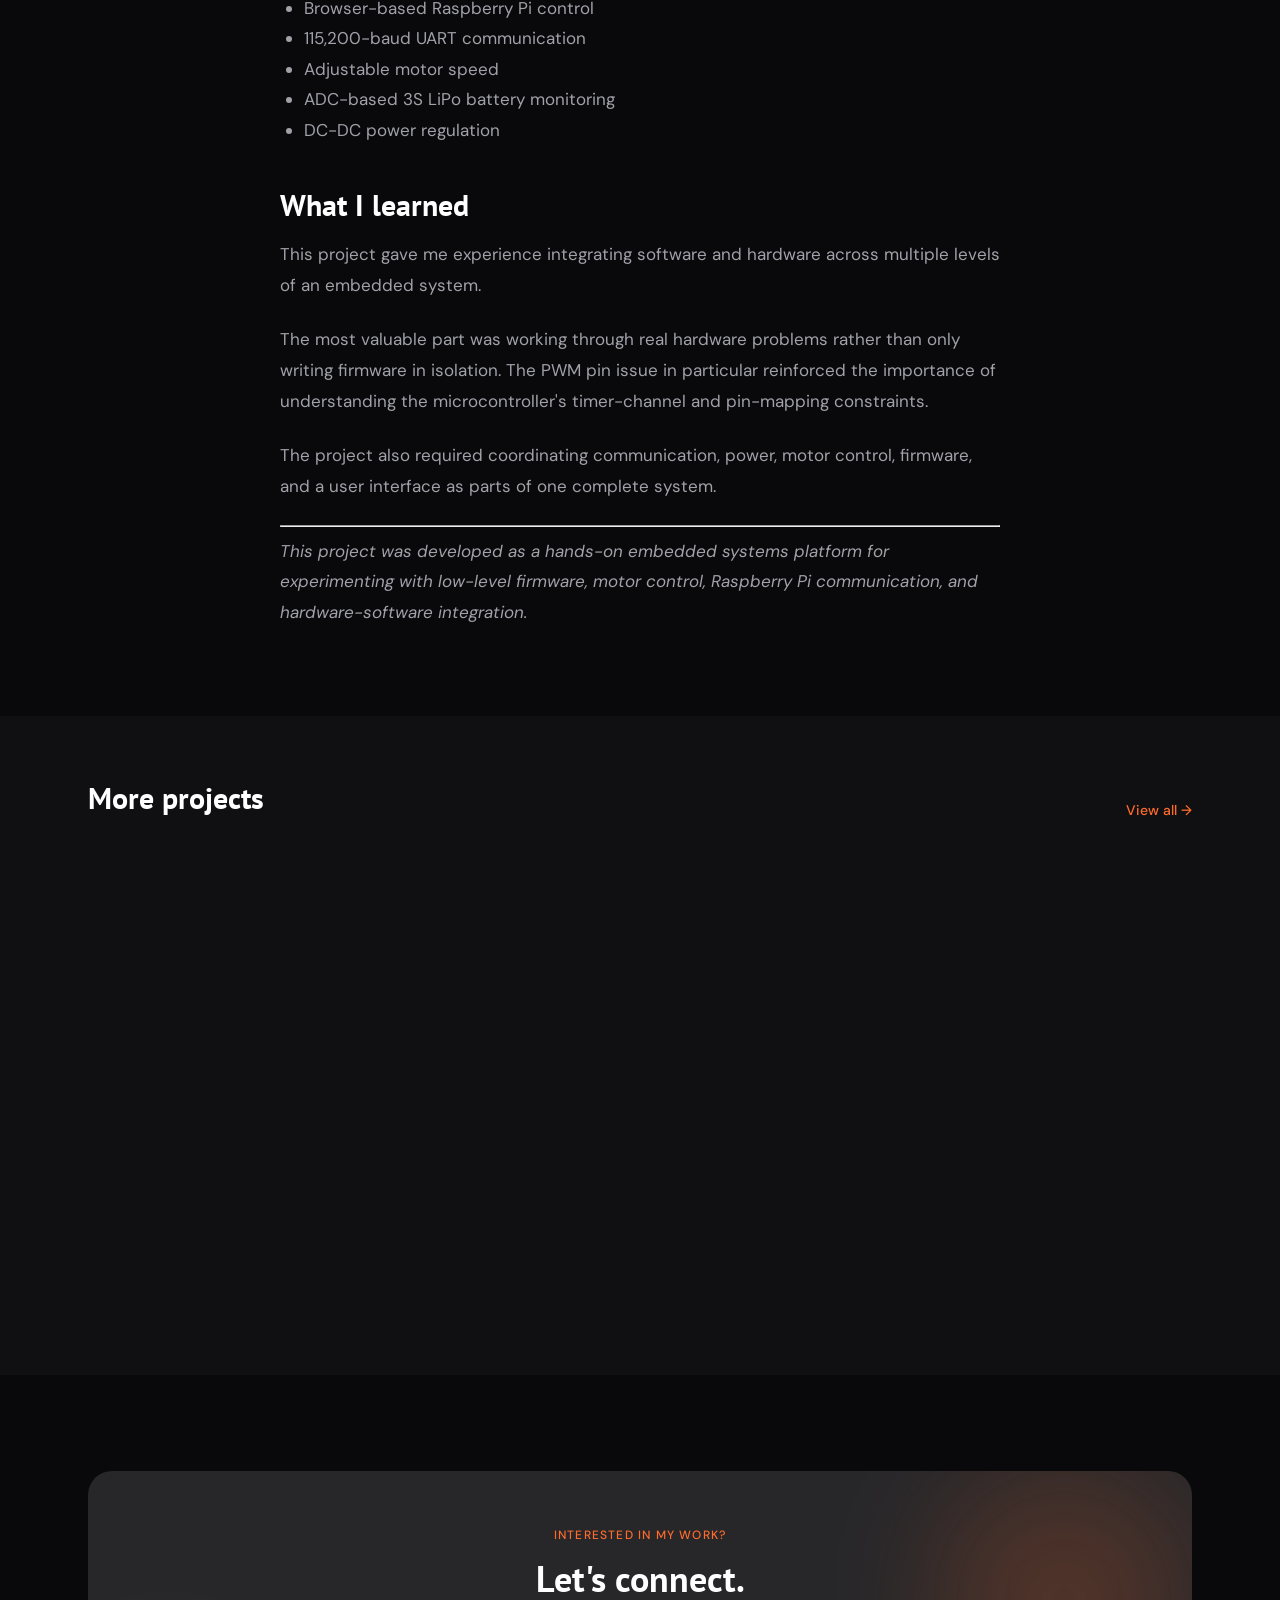
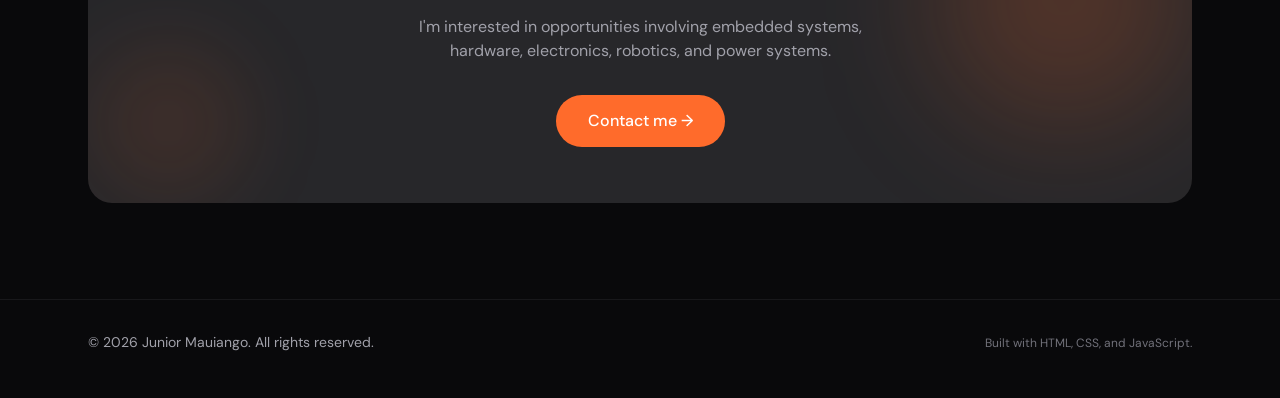
==== commit b945e9f7: "." ====
--- a/car-project.html
+++ b/car-project.html
@@ -9,7 +9,7 @@
 <meta content="width=device-width, initial-scale=1.0" name="viewport"/>
 
 <meta
-  content="Case study of Junior Mauiango's STM32–Raspberry Pi 4WD vehicle featuring bare-metal STM32 firmware, UART communication, PWM motor control, ultrasonic sensing, battery monitoring, and Raspberry Pi browser control."
+  content="Case study of Junior Mauiango's STM32–Raspberry Pi 4WD vehicle featuring bare-metal STM32 firmware, UART communication, PWM motor control, battery monitoring, and Raspberry Pi browser control."
   name="description"
 />
 
@@ -28,7 +28,7 @@
 <link href="https://fonts.googleapis.com" rel="preconnect"/>
 
 <link
-  crossorigin=""
+  crossorigin
   href="https://fonts.gstatic.com"
   rel="preconnect"
 />
@@ -48,9 +48,13 @@
   const savedTheme = localStorage.getItem("theme");
 
   if (savedTheme !== "light") {
+
     document.documentElement.classList.add("dark");
+
   } else {
+
     document.documentElement.classList.remove("dark");
+
   }
 
 } catch (error) {
@@ -66,6 +70,8 @@
 
 <body class="bg-white dark:bg-zinc-950 text-zinc-900 dark:text-zinc-100 font-body antialiased">
 
+
+<!-- READING PROGRESS -->
 
 <div
   aria-label="Reading progress"
@@ -80,7 +86,7 @@
      NAVIGATION
 ═══════════════════════════════════════ -->
 
-<header class="fixed top-0.5 left-0 right-0 z-50 transition-all duration-300">
+<header class="fixed top-0 left-0 right-0 z-50 transition-all duration-300">
 
 
 <nav
@@ -169,6 +175,7 @@
 </a>
 
 </li>
+
 
 </ul>
 
@@ -217,6 +224,7 @@
 
 </svg>
 
+
 </button>
 
 
@@ -355,6 +363,7 @@
 
 </div>
 
+
 </header>
 
 
@@ -365,7 +374,7 @@
 
 
 <!-- ═══════════════════════════════════════
-     CASE STUDY HEADER
+     PROJECT HEADER
 ═══════════════════════════════════════ -->
 
 <header class="pt-32 pb-10 max-w-4xl mx-auto px-6">
@@ -375,7 +384,6 @@
   class="inline-flex items-center gap-2 text-sm text-zinc-500 dark:text-zinc-400 hover:text-accent transition-colors mb-8"
   href="projects.html"
 >
-
 
 <svg
   aria-hidden="true"
@@ -394,7 +402,6 @@
 
 </svg>
 
-
 Back to projects
 
 </a>
@@ -449,10 +456,11 @@
 <p
   class="reveal d1 text-xl text-zinc-500 dark:text-zinc-400 leading-relaxed mb-10 max-w-3xl"
 >
+
 A four-motor embedded vehicle combining bare-metal STM32 firmware
 with Raspberry Pi browser control, real-time UART communication,
-PWM motor control, ultrasonic obstacle detection, and LiPo battery
-monitoring.
+PWM motor control, and LiPo battery monitoring.
+
 </p>
 
 
@@ -467,9 +475,7 @@
 Platform
 </p>
 
-<p
-  class="font-medium text-zinc-900 dark:text-white text-sm"
->
+<p class="font-medium text-zinc-900 dark:text-white text-sm">
 STM32 + Raspberry Pi
 </p>
 
@@ -482,9 +488,7 @@
 Firmware
 </p>
 
-<p
-  class="font-medium text-zinc-900 dark:text-white text-sm"
->
+<p class="font-medium text-zinc-900 dark:text-white text-sm">
 Bare-metal C
 </p>
 
@@ -497,9 +501,7 @@
 Communication
 </p>
 
-<p
-  class="font-medium text-zinc-900 dark:text-white text-sm"
->
+<p class="font-medium text-zinc-900 dark:text-white text-sm">
 UART · 115200 baud
 </p>
 
@@ -509,13 +511,11 @@
 <div>
 
 <p class="text-xs text-zinc-400 uppercase tracking-widest mb-1">
-Power
-</p>
-
-<p
-  class="font-medium text-zinc-900 dark:text-white text-sm"
->
-3S LiPo + DC-DC Buck
+Motor Control
+</p>
+
+<p class="font-medium text-zinc-900 dark:text-white text-sm">
+PWM
 </p>
 
 </div>
@@ -530,18 +530,19 @@
      HERO IMAGE
 ═══════════════════════════════════════ -->
 
-<div class="max-w-6xl mx-auto px-6 mb-16">
-
-
-<div
-  class="reveal photo-frame w-full h-72 md:h-[480px] rounded-3xl"
->
+<div class="max-w-5xl mx-auto px-6 mb-16">
+
+
+<div class="reveal project-media">
+
+
+<div class="photo-frame rounded-3xl overflow-hidden">
 
 
 <img
-  alt="STM32 and Raspberry Pi robotic vehicle"
+  alt="STM32 and Raspberry Pi 4WD embedded vehicle with onboard electronics"
   loading="eager"
-  src="https://images.unsplash.com/photo-1485827404703-89b55fcc595e?w=1400&q=80"
+  src="car-image1.jpg"
 />
 
 
@@ -549,8 +550,11 @@
 
 
 <p class="img-caption">
-Placeholder image — replace with a photo of the completed vehicle.
-</p>
+4WD vehicle prototype with the embedded control electronics installed.
+</p>
+
+
+</div>
 
 
 </div>
@@ -570,16 +574,12 @@
   class="stat-card bg-zinc-50 dark:bg-zinc-900 rounded-2xl p-5 pl-6"
 >
 
-<p
-  class="font-display font-bold text-3xl text-zinc-900 dark:text-white"
->
+<p class="font-display font-bold text-3xl text-zinc-900 dark:text-white">
 4
 </p>
 
-<p
-  class="text-xs text-zinc-500 dark:text-zinc-400 mt-1 leading-snug"
->
-Independently controlled motors
+<p class="text-xs text-zinc-500 dark:text-zinc-400 mt-1 leading-snug">
+DC drive motors
 </p>
 
 </div>
@@ -589,15 +589,11 @@
   class="stat-card bg-zinc-50 dark:bg-zinc-900 rounded-2xl p-5 pl-6"
 >
 
-<p
-  class="font-display font-bold text-3xl text-accent"
->
+<p class="font-display font-bold text-3xl text-accent">
 8
 </p>
 
-<p
-  class="text-xs text-zinc-500 dark:text-zinc-400 mt-1 leading-snug"
->
+<p class="text-xs text-zinc-500 dark:text-zinc-400 mt-1 leading-snug">
 STM32 PWM outputs
 </p>
 
@@ -608,15 +604,11 @@
   class="stat-card bg-zinc-50 dark:bg-zinc-900 rounded-2xl p-5 pl-6"
 >
 
-<p
-  class="font-display font-bold text-3xl text-zinc-900 dark:text-white"
->
+<p class="font-display font-bold text-3xl text-zinc-900 dark:text-white">
 115200
 </p>
 
-<p
-  class="text-xs text-zinc-500 dark:text-zinc-400 mt-1 leading-snug"
->
+<p class="text-xs text-zinc-500 dark:text-zinc-400 mt-1 leading-snug">
 UART baud rate
 </p>
 
@@ -627,16 +619,12 @@
   class="stat-card bg-zinc-50 dark:bg-zinc-900 rounded-2xl p-5 pl-6"
 >
 
-<p
-  class="font-display font-bold text-3xl text-zinc-900 dark:text-white"
->
-9.9 V
-</p>
-
-<p
-  class="text-xs text-zinc-500 dark:text-zinc-400 mt-1 leading-snug"
->
-Low-voltage threshold
+<p class="font-display font-bold text-3xl text-zinc-900 dark:text-white">
+3S
+</p>
+
+<p class="text-xs text-zinc-500 dark:text-zinc-400 mt-1 leading-snug">
+LiPo power source
 </p>
 
 </div>
@@ -648,7 +636,7 @@
 
 
 <!-- ═══════════════════════════════════════
-     PROJECT BODY
+     PROJECT OVERVIEW
 ═══════════════════════════════════════ -->
 
 <div class="max-w-3xl mx-auto px-6 pb-4 prose-cs">
@@ -660,19 +648,30 @@
 
 
 <p>
+
 The goal of this project was to build a complete embedded vehicle
 that combined low-level microcontroller control with a higher-level
-browser interface. The STM32 handled the time-critical hardware
-functions while the Raspberry Pi provided the user interface and
-communication layer.
-</p>
-
-
-<p>
-The result was a four-wheel-drive vehicle capable of independent
-bidirectional motor control, remote browser commands, obstacle
-protection, battery-voltage monitoring, and real-time system-status
-reporting.
+browser interface.
+
+</p>
+
+
+<p>
+
+The STM32 handled the time-critical hardware functions, including
+motor control and battery monitoring, while the Raspberry Pi provided
+the browser-based user interface and communication layer.
+
+</p>
+
+
+<p>
+
+The result was a four-wheel-drive vehicle capable of receiving remote
+movement commands, controlling four DC motors, adjusting motor speed,
+monitoring battery voltage, and reporting vehicle status through a
+browser dashboard.
+
 </p>
 
 
@@ -682,10 +681,9 @@
 
 
 <p>
-The design separated the system into two main computing platforms.
-The Raspberry Pi handled the browser dashboard and sent movement
-commands to the STM32. The STM32 handled the motor-control,
-sensor, and battery-monitoring functions.
+
+The design separated the vehicle into two main computing layers.
+
 </p>
 
 
@@ -693,23 +691,23 @@
 
 <li>
 <strong>Raspberry Pi:</strong>
-browser-based control interface and high-level command generation
+browser-based control interface and high-level movement commands
 </li>
 
 <li>
 <strong>STM32:</strong>
-bare-metal firmware, motor PWM generation, UART communication,
-ultrasonic sensing, and ADC battery monitoring
+bare-metal firmware, UART communication, PWM generation, motor control,
+and ADC battery monitoring
 </li>
 
 <li>
 <strong>Motor-control hardware:</strong>
-four DC motors driven independently in both directions
+four DC motors driven through dedicated motor-driver circuitry
 </li>
 
 <li>
 <strong>Power system:</strong>
-3S LiPo battery with DC-DC regulation for the electronics
+3S LiPo battery with regulated power supplied to the control electronics
 </li>
 
 </ul>
@@ -718,9 +716,83 @@
 </div>
 
 
-<!-- SYSTEM ARCHITECTURE CARDS -->
-
-<div class="max-w-5xl mx-auto px-6 mb-12">
+<!-- ═══════════════════════════════════════
+     SYSTEM SCHEMATIC
+═══════════════════════════════════════ -->
+
+<section class="max-w-5xl mx-auto px-6 my-16">
+
+
+<div class="reveal">
+
+
+<div class="mb-6">
+
+
+<p
+  class="text-xs font-medium text-accent tracking-widest uppercase mb-3"
+>
+System Design
+</p>
+
+
+<h2
+  class="font-display font-bold text-3xl text-zinc-900 dark:text-white mb-3"
+>
+System architecture
+</h2>
+
+
+<p
+  class="text-zinc-500 dark:text-zinc-400 max-w-2xl leading-relaxed"
+>
+
+The system separates browser control on the Raspberry Pi from
+low-level hardware control on the STM32.
+
+</p>
+
+
+</div>
+
+
+<div class="project-media">
+
+
+<div
+  class="overflow-hidden rounded-2xl border border-zinc-200 dark:border-zinc-800 bg-white"
+>
+
+
+<img
+  alt="System schematic for the STM32 and Raspberry Pi 4WD vehicle"
+  loading="lazy"
+  src="system-schematic.png"
+/>
+
+
+</div>
+
+
+<p class="img-caption">
+System schematic showing the major control, communication, and hardware connections.
+</p>
+
+
+</div>
+
+
+</div>
+
+
+</section>
+
+
+<!-- ═══════════════════════════════════════
+     SYSTEM ARCHITECTURE CARDS
+═══════════════════════════════════════ -->
+
+<div class="max-w-5xl mx-auto px-6 mb-16">
 
 
 <div class="reveal grid md:grid-cols-3 gap-5">
@@ -755,20 +827,16 @@
 </div>
 
 
-<h3
-  class="font-display font-bold text-zinc-900 dark:text-white mb-2"
-  style="font-size:1rem;margin:0 0 .5rem;color:inherit;"
->
+<h3 class="font-display font-bold text-zinc-900 dark:text-white mb-2">
 Bare-metal firmware
 </h3>
 
 
-<p
-  class="text-sm text-zinc-500 dark:text-zinc-400 leading-relaxed"
-  style="margin:0;color:inherit;"
->
-STM32 peripherals were configured directly at the register level
-rather than relying on a high-level hardware abstraction layer.
+<p class="text-sm text-zinc-500 dark:text-zinc-400 leading-relaxed">
+
+STM32 peripherals were configured directly at the register level,
+giving me direct control over timers, GPIO, UART, ADC, and PWM behavior.
+
 </p>
 
 
@@ -804,21 +872,17 @@
 </div>
 
 
-<h3
-  class="font-display font-bold text-zinc-900 dark:text-white mb-2"
-  style="font-size:1rem;margin:0 0 .5rem;color:inherit;"
->
+<h3 class="font-display font-bold text-zinc-900 dark:text-white mb-2">
 Browser control
 </h3>
 
 
-<p
-  class="text-sm text-zinc-500 dark:text-zinc-400 leading-relaxed"
-  style="margin:0;color:inherit;"
->
-A Raspberry Pi browser dashboard provided movement commands and
-displayed vehicle direction, PWM duty cycle, obstacle distance,
-and system status.
+<p class="text-sm text-zinc-500 dark:text-zinc-400 leading-relaxed">
+
+A Raspberry Pi browser dashboard provides directional commands,
+speed adjustment, and vehicle-status information through a simple
+web interface.
+
 </p>
 
 
@@ -854,33 +918,30 @@
 </div>
 
 
-<h3
-  class="font-display font-bold text-zinc-900 dark:text-white mb-2"
-  style="font-size:1rem;margin:0 0 .5rem;color:inherit;"
->
+<h3 class="font-display font-bold text-zinc-900 dark:text-white mb-2">
 Power management
 </h3>
 
 
-<p
-  class="text-sm text-zinc-500 dark:text-zinc-400 leading-relaxed"
-  style="margin:0;color:inherit;"
->
-The system used a 3S LiPo battery with regulated power supplied
-through a DC-DC buck converter and ADC-based battery-voltage
-monitoring.
-</p>
-
-
-</div>
-
-
-</div>
-
-</div>
-
-
-<!-- MOTOR CONTROL -->
+<p class="text-sm text-zinc-500 dark:text-zinc-400 leading-relaxed">
+
+The vehicle uses a 3S LiPo battery with regulated power supplied
+to the control electronics and ADC-based battery-voltage monitoring.
+
+</p>
+
+
+</div>
+
+
+</div>
+
+</div>
+
+
+<!-- ═══════════════════════════════════════
+     MOTOR CONTROL
+═══════════════════════════════════════ -->
 
 <div class="max-w-3xl mx-auto px-6 pb-4 prose-cs">
 
@@ -891,16 +952,20 @@
 
 
 <p>
-The vehicle required independent bidirectional control of four DC
-motors. To achieve that, I configured eight PWM outputs across the
-STM32 TIM2 and TIM3 peripherals using bare-metal register-level C.
-</p>
-
-
-<p>
-Using independent PWM outputs allowed the firmware to control the
-direction and speed of each motor while keeping the time-critical
-motor-control behavior on the STM32.
+
+The vehicle required bidirectional control of four DC motors. To
+support this, I configured eight PWM outputs across STM32 timer
+peripherals using register-level C.
+
+</p>
+
+
+<p>
+
+The motor-control logic allowed the vehicle to move forward,
+reverse, turn, stop, and change speed based on commands received
+through the UART connection.
+
 </p>
 
 
@@ -910,50 +975,76 @@
 
 
 <p>
+
 One of the major debugging challenges appeared when several motor
-channels did not operate reliably. The issue was traced to
-incompatible timer-output pins. I diagnosed the problem and rerouted
-the PWM signals to STM32 pins connected to functional timer channels.
-</p>
-
-
-<p>
+channels did not operate reliably.
+
+</p>
+
+
+<p>
+
+The issue was traced to the timer-channel and pin assignments being
+used for the PWM outputs. I rerouted the affected motor signals to
+STM32 pins connected to working timer channels.
+
+</p>
+
+
+<p>
+
 After the signals were reassigned, reliable control was restored
-across all four motors.
-</p>
-
-
-</div>
-
-
-<!-- DEBUG IMAGE -->
-
-<div class="max-w-5xl mx-auto px-6 mb-4">
-
-
-<div
-  class="reveal photo-frame w-full h-56 md:h-80 rounded-2xl"
->
+across the four motors.
+
+</p>
+
+
+</div>
+
+
+<!-- ═══════════════════════════════════════
+     SECOND BUILD PHOTO
+═══════════════════════════════════════ -->
+
+<section class="max-w-5xl mx-auto px-6 my-16">
+
+
+<div class="reveal">
+
+
+<div class="project-media">
+
+
+<div class="photo-frame rounded-3xl overflow-hidden">
+
 
 <img
-  alt="STM32 embedded electronics development"
+  alt="4WD vehicle showing onboard wiring and electronics"
   loading="lazy"
-  src="https://images.unsplash.com/photo-1518770660439-4636190af475?w=1200&q=80"
+  src="car-image2.jpg"
 />
 
+
 </div>
 
 
 <p class="img-caption">
-Placeholder image — this would be a good location for your STM32,
-motor-driver, or wiring photo.
-</p>
-
-
-</div>
-
-
-<!-- UART + BROWSER -->
+Closer view of the vehicle hardware, wiring, motor-control electronics, and embedded components.
+</p>
+
+
+</div>
+
+
+</div>
+
+
+</section>
+
+
+<!-- ═══════════════════════════════════════
+     RASPBERRY PI COMMUNICATION
+═══════════════════════════════════════ -->
 
 <div class="max-w-3xl mx-auto px-6 pb-4 prose-cs">
 
@@ -964,26 +1055,39 @@
 
 
 <p>
-The Raspberry Pi communicated with the STM32 through a
-115,200-baud UART link. This allowed browser-issued commands to be
-sent to the microcontroller while keeping the low-level motor
-control independent from the web interface.
-</p>
-
-
-<p>
-The browser dashboard provided real-time visibility into the
-vehicle's operation, including direction, PWM duty cycle,
-obstacle distance, and overall system status.
-</p>
-
-
-</div>
-
-
-<!-- PROCESS -->
-
-<div class="max-w-4xl mx-auto px-6 mb-12">
+
+The Raspberry Pi communicates with the STM32 through a
+115,200-baud UART link.
+
+</p>
+
+
+<p>
+
+The browser interface sends movement commands to the Raspberry Pi,
+which passes them to the STM32. This keeps the user interface separate
+from the time-critical motor-control code running on the microcontroller.
+
+</p>
+
+
+<p>
+
+The dashboard provides controls for vehicle movement and speed while
+also giving the user a simple view of the vehicle's current operating
+state.
+
+</p>
+
+
+</div>
+
+
+<!-- ═══════════════════════════════════════
+     DEVELOPMENT PROCESS
+═══════════════════════════════════════ -->
+
+<div class="max-w-4xl mx-auto px-6 mb-16">
 
 
 <div class="reveal space-y-4">
@@ -999,17 +1103,15 @@
 
 <div>
 
-<p
-  class="font-display font-bold text-zinc-900 dark:text-white mb-1"
->
+<p class="font-display font-bold text-zinc-900 dark:text-white mb-1">
 Configure motor-control peripherals
 </p>
 
-<p
-  class="text-sm text-zinc-500 dark:text-zinc-400 leading-relaxed"
->
-Configured STM32 TIM2 and TIM3 to generate eight PWM outputs for
-independent bidirectional control of the four motors.
+<p class="text-sm text-zinc-500 dark:text-zinc-400 leading-relaxed">
+
+Configured STM32 timers and PWM outputs for bidirectional control
+of all four motors.
+
 </p>
 
 </div>
@@ -1027,17 +1129,15 @@
 
 <div>
 
-<p
-  class="font-display font-bold text-zinc-900 dark:text-white mb-1"
->
+<p class="font-display font-bold text-zinc-900 dark:text-white mb-1">
 Connect Raspberry Pi and STM32
 </p>
 
-<p
-  class="text-sm text-zinc-500 dark:text-zinc-400 leading-relaxed"
->
+<p class="text-sm text-zinc-500 dark:text-zinc-400 leading-relaxed">
+
 Established a 115,200-baud UART connection so browser commands
 could be transferred from the Raspberry Pi to the microcontroller.
+
 </p>
 
 </div>
@@ -1055,18 +1155,15 @@
 
 <div>
 
-<p
-  class="font-display font-bold text-zinc-900 dark:text-white mb-1"
->
-Add obstacle protection
-</p>
-
-<p
-  class="text-sm text-zinc-500 dark:text-zinc-400 leading-relaxed"
->
-Integrated ultrasonic distance measurements so forward movement
-could be overridden when an obstacle crossed the programmed
-safety threshold.
+<p class="font-display font-bold text-zinc-900 dark:text-white mb-1">
+Build the browser dashboard
+</p>
+
+<p class="text-sm text-zinc-500 dark:text-zinc-400 leading-relaxed">
+
+Created a browser-based interface for directional control, stopping,
+and adjusting vehicle speed.
+
 </p>
 
 </div>
@@ -1084,18 +1181,15 @@
 
 <div>
 
-<p
-  class="font-display font-bold text-zinc-900 dark:text-white mb-1"
->
+<p class="font-display font-bold text-zinc-900 dark:text-white mb-1">
 Implement battery monitoring
 </p>
 
-<p
-  class="text-sm text-zinc-500 dark:text-zinc-400 leading-relaxed"
->
-Measured the 3S LiPo voltage through a resistor-divider circuit
-and STM32 ADC, using a 9.9 V low-voltage threshold to protect the
-battery from excessive discharge.
+<p class="text-sm text-zinc-500 dark:text-zinc-400 leading-relaxed">
+
+Used a resistor-divider circuit and the STM32 ADC to monitor the
+3S LiPo battery voltage during operation.
+
 </p>
 
 </div>
@@ -1113,52 +1207,113 @@
 
 <div>
 
+<p class="font-display font-bold text-zinc-900 dark:text-white mb-1">
+Debug hardware integration
+</p>
+
+<p class="text-sm text-zinc-500 dark:text-zinc-400 leading-relaxed">
+
+Diagnosed timer-output and pin-mapping issues and rerouted PWM
+signals until all four motors operated reliably.
+
+</p>
+
+</div>
+
+</div>
+
+
+</div>
+
+</div>
+
+
+<!-- ═══════════════════════════════════════
+     VIDEO DEMONSTRATION
+═══════════════════════════════════════ -->
+
+<section class="max-w-5xl mx-auto px-6 my-16">
+
+
+<div class="reveal">
+
+
+<div class="mb-6">
+
+
 <p
-  class="font-display font-bold text-zinc-900 dark:text-white mb-1"
->
-Debug hardware integration
-</p>
+  class="text-xs font-medium text-accent tracking-widest uppercase mb-3"
+>
+Testing
+</p>
+
+
+<h2
+  class="font-display font-bold text-3xl text-zinc-900 dark:text-white mb-3"
+>
+Vehicle demonstration
+</h2>
+
 
 <p
-  class="text-sm text-zinc-500 dark:text-zinc-400 leading-relaxed"
->
-Diagnosed incompatible timer-output pins and rerouted PWM signals
-to valid STM32 channels to restore reliable operation across all
-four motors.
-</p>
-
-</div>
-
-</div>
-
-
-</div>
-
-</div>
-
-
-<!-- SAFETY -->
-
-<div class="max-w-3xl mx-auto px-6 pb-4 prose-cs">
-
-
-<h2>
-Obstacle detection
-</h2>
-
-
-<p>
-The vehicle included ultrasonic sensing as a safety feature.
-Distance measurements were used to override forward-drive commands
-when objects crossed the programmed safety threshold.
-</p>
-
-
-<p>
-This added a layer of protection between the user interface and the
-motor-control system, allowing the STM32 to prevent unsafe movement
-even when a forward command was received.
-</p>
+  class="text-zinc-500 dark:text-zinc-400 max-w-2xl leading-relaxed"
+>
+
+Demonstration of the browser-controlled vehicle responding to
+movement commands while the physical car operates in real time.
+
+</p>
+
+
+</div>
+
+
+<div class="project-video">
+
+
+<div
+  class="overflow-hidden rounded-3xl bg-zinc-950 border border-zinc-200 dark:border-zinc-800"
+>
+
+
+<video
+  controls
+  playsinline
+  preload="metadata"
+>
+
+<source
+  src="car-demo.mp4"
+  type="video/mp4"
+/>
+
+Your browser does not support HTML video.
+
+</video>
+
+
+</div>
+
+
+<p class="img-caption">
+Browser controls and physical vehicle operation during testing.
+</p>
+
+
+</div>
+
+
+</div>
+
+
+</section>
+
+
+<!-- ═══════════════════════════════════════
+     BATTERY + FINAL SYSTEM
+═══════════════════════════════════════ -->
+
+<div class="max-w-3xl mx-auto px-6 pb-16 prose-cs">
 
 
 <h2>
@@ -1167,87 +1322,20 @@
 
 
 <p>
-The vehicle was powered from a 3S LiPo battery. A resistor-divider
-circuit scaled the battery voltage into the STM32 ADC measurement
-range so the firmware could monitor the battery during operation.
-</p>
-
-
-<p>
-A low-voltage threshold of 9.9 V was used to protect the LiPo from
-excessive discharge.
-</p>
-
-
-<p>
-A DC-DC buck converter provided regulated power for the STM32,
-Raspberry Pi, motor drivers, and supporting electronics.
-</p>
-
-
-</div>
-
-
-<!-- IMAGE PLACEHOLDERS -->
-
-<div class="max-w-5xl mx-auto px-6 mb-12">
-
-
-<div class="reveal grid md:grid-cols-2 gap-4">
-
-
-<div>
-
-
-<div class="photo-frame w-full h-52 rounded-2xl">
-
-<img
-  alt="Embedded vehicle electronics"
-  loading="lazy"
-  src="https://images.unsplash.com/photo-1553406830-ef2513450d76?w=700&q=80"
-/>
-
-</div>
-
-
-<p class="img-caption mt-2">
-Replace with vehicle electronics or wiring photo
-</p>
-
-
-</div>
-
-
-<div>
-
-
-<div class="photo-frame w-full h-52 rounded-2xl">
-
-<img
-  alt="Raspberry Pi and embedded system"
-  loading="lazy"
-  src="https://images.unsplash.com/photo-1558346490-a72e53ae2d4f?w=700&q=80"
-/>
-
-</div>
-
-
-<p class="img-caption mt-2">
-Replace with Raspberry Pi dashboard or completed vehicle photo
-</p>
-
-
-</div>
-
-
-</div>
-
-</div>
-
-
-<!-- RESULTS -->
-
-<div class="max-w-3xl mx-auto px-6 pb-16 prose-cs">
+
+The vehicle is powered from a 3S LiPo battery. A resistor-divider
+circuit scales the battery voltage into the STM32 ADC measurement
+range so the microcontroller can monitor the battery during operation.
+
+</p>
+
+
+<p>
+
+A DC-DC buck converter provides regulated power for the control
+electronics while the battery supplies the vehicle's power system.
+
+</p>
 
 
 <h2>
@@ -1256,36 +1344,42 @@
 
 
 <p>
+
 The completed system brought together embedded firmware, hardware,
-communication, sensing, power management, and a browser interface
-into one working platform.
+communication, power management, motor control, and a browser
+interface into one working platform.
+
 </p>
 
 
 <ul>
 
 <li>
-Independent bidirectional control of four DC motors
-</li>
-
-<li>
-Eight STM32 PWM outputs using TIM2 and TIM3
-</li>
-
-<li>
-Browser-based vehicle control through a Raspberry Pi
-</li>
-
-<li>
-115,200-baud UART communication between Raspberry Pi and STM32
-</li>
-
-<li>
-Ultrasonic obstacle detection with forward-motion override
-</li>
-
-<li>
-Real-time dashboard visibility into operating status
+Four-motor 4WD vehicle platform
+</li>
+
+<li>
+Bidirectional DC motor control
+</li>
+
+<li>
+Eight STM32 PWM outputs
+</li>
+
+<li>
+Bare-metal STM32 firmware
+</li>
+
+<li>
+Browser-based Raspberry Pi control
+</li>
+
+<li>
+115,200-baud UART communication
+</li>
+
+<li>
+Adjustable motor speed
 </li>
 
 <li>
@@ -1293,11 +1387,7 @@
 </li>
 
 <li>
-9.9 V low-voltage protection threshold
-</li>
-
-<li>
-DC-DC buck regulation for the control electronics
+DC-DC power regulation
 </li>
 
 </ul>
@@ -1309,19 +1399,29 @@
 
 
 <p>
+
 This project gave me experience integrating software and hardware
-across multiple levels of an embedded system. The most valuable
-part was working through real hardware problems rather than only
-writing firmware in isolation.
-</p>
-
-
-<p>
-The PWM pin issue in particular reinforced the importance of
-understanding the microcontroller's timer-channel and pin-mapping
-constraints. The project also required coordinating power,
-communication, sensing, motor control, and user-interface behavior
-as parts of one complete system.
+across multiple levels of an embedded system.
+
+</p>
+
+
+<p>
+
+The most valuable part was working through real hardware problems
+rather than only writing firmware in isolation. The PWM pin issue in
+particular reinforced the importance of understanding the
+microcontroller's timer-channel and pin-mapping constraints.
+
+</p>
+
+
+<p>
+
+The project also required coordinating communication, power,
+motor control, firmware, and a user interface as parts of one
+complete system.
+
 </p>
 
 
@@ -1331,14 +1431,11 @@
 <p>
 
 <em>
-More of my engineering work is available on the
-<a href="projects.html">
-projects page
-</a>
-or you can
-<a href="index.html#contact">
-contact me here
-</a>.
+
+This project was developed as a hands-on embedded systems platform
+for experimenting with low-level firmware, motor control,
+Raspberry Pi communication, and hardware-software integration.
+
 </em>
 
 </p>
@@ -1354,26 +1451,24 @@
      MORE PROJECTS
 ═══════════════════════════════════════ -->
 
-<section
-  class="bg-zinc-50 dark:bg-zinc-900/50 py-16"
->
+<section class="bg-zinc-50 dark:bg-zinc-900/50 py-16">
 
 
 <div class="max-w-6xl mx-auto px-6">
 
 
-<div class="flex items-center justify-between mb-8">
+<div class="flex items-center justify-between mb-14">
 
 
 <h2
-  class="font-display font-bold text-2xl text-zinc-900 dark:text-white"
+  class="font-display font-bold text-3xl text-zinc-900 dark:text-white"
 >
 More projects
 </h2>
 
 
 <a
-  class="text-sm font-medium text-accent nav-link hidden md:block"
+  class="text-sm font-medium text-accent nav-link"
   href="projects.html"
 >
 View all →
@@ -1383,55 +1478,64 @@
 </div>
 
 
-<div class="grid md:grid-cols-3 gap-6">
-
-
-<!-- QUADCOPTER -->
+<div class="grid md:grid-cols-2 gap-6">
+
+
+<!-- DRONE -->
 
 <article
   class="reveal card-h group bg-white dark:bg-zinc-900 rounded-2xl overflow-hidden border border-zinc-100 dark:border-zinc-800 hover:border-accent transition-colors"
 >
 
 
-<div class="photo-frame w-full h-44">
+<a
+  class="block photo-frame w-full h-64"
+  href="drone-project.html"
+>
+
 
 <img
-  alt="Quadcopter project"
+  alt="Quadcopter flight-control project"
   loading="lazy"
-  src="https://images.unsplash.com/photo-1473968512647-3e447244af8f?w=700&q=80"
+  src="https://images.unsplash.com/photo-1473968512647-3e447244af8f?w=900&q=80"
 />
 
-</div>
-
-
-<div class="p-5">
-
-
-<div class="flex gap-2 mb-2">
+
+</a>
+
+
+<div class="p-6">
+
+
+<div class="mb-4">
+
 
 <span
-  class="text-xs bg-orange-50 dark:bg-zinc-800 text-accent border border-orange-200 dark:border-zinc-700 px-2.5 py-1 rounded-full"
->
-Embedded
+  class="text-xs bg-zinc-100 dark:bg-zinc-800 text-accent border border-zinc-200 dark:border-zinc-700 px-3 py-1 rounded-full"
+>
+Embedded Systems
 </span>
 
-</div>
-
-
-<a href="projects.html">
+
+</div>
+
+
+<a href="drone-project.html">
+
 
 <h3
-  class="font-display font-bold text-base text-zinc-900 dark:text-white mb-2 group-hover:text-accent transition-colors"
+  class="font-display font-bold text-xl text-zinc-900 dark:text-white mb-4 group-hover:text-accent transition-colors"
 >
 Quadcopter Flight-Control System
 </h3>
 
-</a>
-
-
-<a
-  class="text-sm font-medium text-accent nav-link"
-  href="projects.html"
+
+</a>
+
+
+<a
+  class="inline-flex items-center gap-2 text-sm font-medium text-accent nav-link"
+  href="drone-project.html"
 >
 View project →
 </a>
@@ -1439,55 +1543,65 @@
 
 </div>
 
+
 </article>
 
 
-<!-- POWER -->
+<!-- EV GRID -->
 
 <article
-  class="reveal card-h group bg-white dark:bg-zinc-900 rounded-2xl overflow-hidden border border-zinc-100 dark:border-zinc-800 hover:border-accent transition-colors"
->
-
-
-<div class="photo-frame w-full h-44">
+  class="reveal d1 card-h group bg-white dark:bg-zinc-900 rounded-2xl overflow-hidden border border-zinc-100 dark:border-zinc-800 hover:border-accent transition-colors"
+>
+
+
+<a
+  class="block photo-frame w-full h-64"
+  href="ev-grid-research.html"
+>
+
 
 <img
-  alt="Power distribution system"
+  alt="Electrical power distribution system"
   loading="lazy"
-  src="https://images.unsplash.com/photo-1473341304170-971dccb5ac1e?w=700&q=80"
+  src="https://images.unsplash.com/photo-1473341304170-971dccb5ac1e?w=900&q=80"
 />
 
-</div>
-
-
-<div class="p-5">
-
-
-<div class="flex gap-2 mb-2">
+
+</a>
+
+
+<div class="p-6">
+
+
+<div class="mb-4">
+
 
 <span
-  class="text-xs bg-orange-50 dark:bg-zinc-800 text-accent border border-orange-200 dark:border-zinc-700 px-2.5 py-1 rounded-full"
+  class="text-xs bg-zinc-100 dark:bg-zinc-800 text-accent border border-zinc-200 dark:border-zinc-700 px-3 py-1 rounded-full"
 >
 Power Systems
 </span>
 
-</div>
-
-
-<a href="projects.html">
+
+</div>
+
+
+<a href="ev-grid-research.html">
+
 
 <h3
-  class="font-display font-bold text-base text-zinc-900 dark:text-white mb-2 group-hover:text-accent transition-colors"
->
-EV &amp; V2G Distribution Modeling
+  class="font-display font-bold text-xl text-zinc-900 dark:text-white mb-4 group-hover:text-accent transition-colors"
+>
+EV Grid Integration Research
 </h3>
 
-</a>
-
-
-<a
-  class="text-sm font-medium text-accent nav-link"
-  href="projects.html"
+
+</a>
+
+
+<a
+  class="inline-flex items-center gap-2 text-sm font-medium text-accent nav-link"
+  href="ev-grid-research.html"
 >
 View research →
 </a>
@@ -1495,81 +1609,15 @@
 
 </div>
 
+
 </article>
 
 
-<!-- LINE FOLLOWER -->
-
-<article
-  class="reveal card-h group bg-white dark:bg-zinc-900 rounded-2xl overflow-hidden border border-zinc-100 dark:border-zinc-800 hover:border-accent transition-colors"
->
-
-
-<div class="photo-frame w-full h-44">
-
-<img
-  alt="Line following robot project"
-  loading="lazy"
-  src="https://images.unsplash.com/photo-1535378917042-10a22c95931a?w=700&q=80"
-/>
-
-</div>
-
-
-<div class="p-5">
-
-
-<div class="flex gap-2 mb-2">
-
-<span
-  class="text-xs bg-orange-50 dark:bg-zinc-800 text-accent border border-orange-200 dark:border-zinc-700 px-2.5 py-1 rounded-full"
->
-Robotics
-</span>
-
-</div>
-
-
-<a href="projects.html">
-
-<h3
-  class="font-display font-bold text-base text-zinc-900 dark:text-white mb-2 group-hover:text-accent transition-colors"
->
-Autonomous Line-Following Robot
-</h3>
-
-</a>
-
-
-<a
-  class="text-sm font-medium text-accent nav-link"
-  href="projects.html"
->
-View project →
-</a>
-
-
-</div>
-
-</article>
-
-
-</div>
-
-
-<div class="text-center mt-8 md:hidden">
-
-<a
-  class="text-sm font-medium text-accent"
-  href="projects.html"
->
-View all projects →
-</a>
-
-</div>
-
-
-</div>
+</div>
+
+
+</div>
+
 
 </section>
 
@@ -1618,11 +1666,11 @@
 </h2>
 
 
-<p
-  class="text-zinc-400 max-w-md mx-auto mb-8"
->
+<p class="text-zinc-400 max-w-md mx-auto mb-8">
+
 I'm interested in opportunities involving embedded systems,
 hardware, electronics, robotics, and power systems.
+
 </p>
 
 
@@ -1636,9 +1684,12 @@
 
 </div>
 
-</div>
-
-</div>
+
+</div>
+
+
+</div>
+
 
 </section>
 
@@ -1650,9 +1701,7 @@
      FOOTER
 ═══════════════════════════════════════ -->
 
-<footer
-  class="border-t border-zinc-100 dark:border-zinc-900"
->
+<footer class="border-t border-zinc-100 dark:border-zinc-900">
 
 
 <div
@@ -1662,8 +1711,7 @@
 
 <p class="text-sm text-zinc-400">
 
-© <span id="yr"></span>
-Junior Mauiango. All rights reserved.
+© <span id="yr"></span> Junior Mauiango. All rights reserved.
 
 </p>
 
@@ -1677,6 +1725,7 @@
 
 </div>
 
+
 </footer>
 
 
